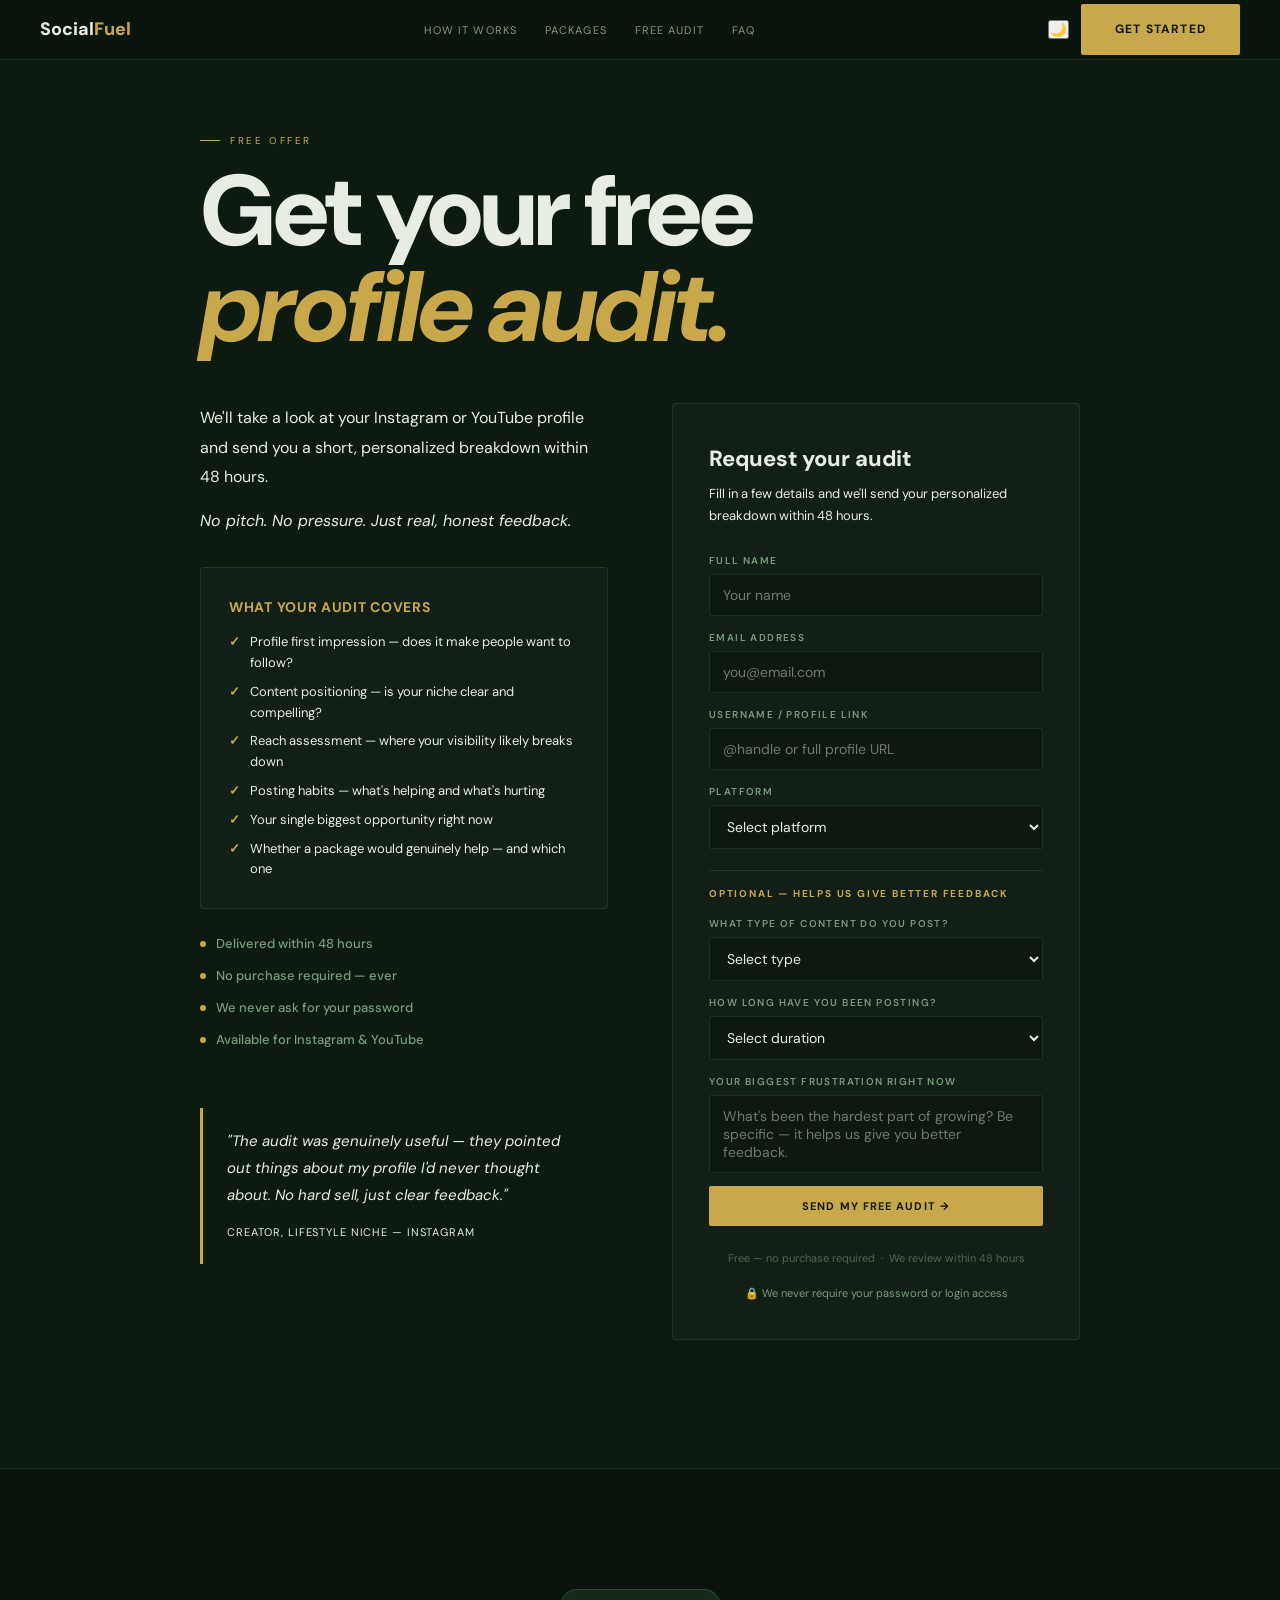
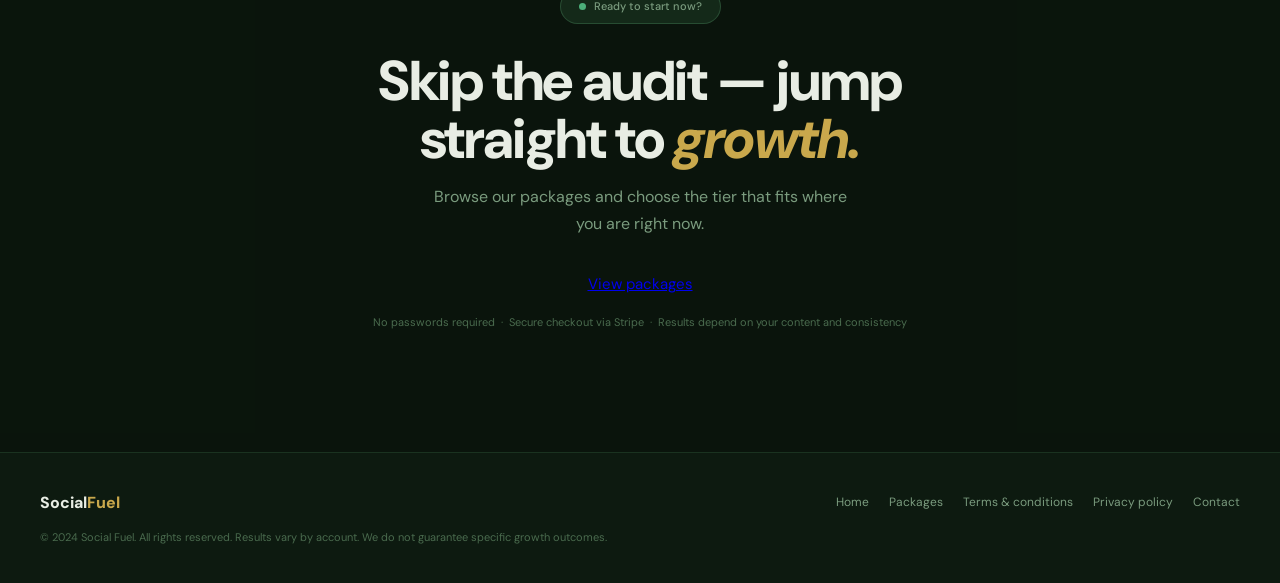
==== audit.html @ 2e7ac8e6 "Add files via upload" ====
<!DOCTYPE html>
<html lang="en">
<head>
  <meta charset="UTF-8" />
  <meta name="viewport" content="width=device-width, initial-scale=1.0" />
  <meta name="description" content="Get a free Instagram or YouTube profile audit from Social Fuel. No purchase required." />
  <title>Free Audit — Social Fuel</title>
  <link rel="stylesheet" href="style.css" />
  <link rel="preconnect" href="https://fonts.googleapis.com" />
  <link href="https://fonts.googleapis.com/css2?family=DM+Sans:wght@400;500;600;700;800&display=swap" rel="stylesheet" />
  <style>
    body { font-family: 'DM Sans', -apple-system, BlinkMacSystemFont, sans-serif; }
    .audit-page { max-width: 960px; margin: 0 auto; padding: 72px 40px; }
    .audit-intro { display: grid; grid-template-columns: 1fr 1fr; gap: 64px; align-items: start; margin-bottom: 56px; }
    .audit-promise { background: var(--card); border: 1px solid var(--bdr); padding: 28px; border-radius: 4px; margin-top: 32px; transition: background 0.35s, border-color 0.35s; }
    .audit-promise h3 { font-size: 14px; font-weight: 700; color: var(--gold); margin-bottom: 12px; letter-spacing: 0.05em; }
    .audit-promise ul { list-style: none; display: flex; flex-direction: column; gap: 8px; }
    .audit-promise li { font-size: 13px; color: var(--gr); display: flex; gap: 10px; align-items: flex-start; line-height: 1.6; }
    .audit-promise li::before { content: '✓'; color: var(--gold); flex-shrink: 0; font-weight: 700; }
    .form-card { background: var(--card); border: 1px solid var(--bdr); padding: 36px; border-radius: 4px; transition: background 0.35s, border-color 0.35s; }
    .form-card h2 { font-size: 22px; font-weight: 800; margin-bottom: 4px; color: var(--w); transition: color 0.35s; }
    .form-card .sub { font-size: 13px; color: var(--gr); margin-top: 6px; margin-bottom: 24px; max-width: none; }
    .testimonial { background: var(--bg2); border-left: 3px solid var(--gold); padding: 20px 24px; margin-top: 56px; border-radius: 0 4px 4px 0; transition: background 0.35s; }
    .testimonial p { font-size: 15px; color: var(--gr); font-style: italic; line-height: 1.8; margin-bottom: 10px; }
    .testimonial small { font-size: 11px; color: var(--gr2); letter-spacing: 0.08em; text-transform: uppercase; }
    @media(max-width:768px){
      .audit-page { padding: 48px 18px; }
      .audit-intro { grid-template-columns: 1fr; gap: 36px; }
      .form-card { padding: 24px 18px; }
    }
  </style>
</head>
<body class="dk">

<nav>
  <a class="logo" href="index.html">Social<span>Fuel</span></a>
  <ul class="nav-links">
    <li><a href="index.html#how">How it works</a></li>
    <li><a href="packages.html">Packages</a></li>
    <li><a href="audit.html">Free audit</a></li>
    <li><a href="index.html#faq">FAQ</a></li>
  </ul>
  <div class="nav-right">
    <button class="toggle" onclick="SF.toggleTheme()" title="Toggle theme" aria-label="Toggle theme">
      <div class="toggle-knob" id="toggle-knob">🌙</div>
    </button>
    <a class="btn-gold nav-cta" href="packages.html">Get started</a>
    <button class="hamburger" onclick="toggleMenu()" aria-label="Open menu">
      <span></span><span></span><span></span>
    </button>
  </div>
</nav>

<div class="mobile-nav" id="mobile-nav">
  <a href="index.html#how">How it works</a>
  <a href="packages.html">Packages</a>
  <a href="audit.html">Free audit</a>
  <a href="index.html#faq">FAQ</a>
  <a href="packages.html">Get started →</a>
</div>

<div class="audit-page">
  <div class="tag" style="margin-bottom:14px">Free offer</div>
  <h1 class="h1" style="margin-bottom:48px">Get your free<br><em>profile audit.</em></h1>

  <div class="audit-intro">
    <!-- LEFT: WHAT YOU GET -->
    <div>
      <p style="color:var(--gr);font-size:16px;line-height:1.85;margin-bottom:14px">
        We'll take a look at your Instagram or YouTube profile and send you a short, personalized breakdown within 48 hours.
      </p>
      <p style="color:var(--gr);font-size:16px;line-height:1.85;margin-bottom:0;font-style:italic">
        No pitch. No pressure. Just real, honest feedback.
      </p>

      <div class="audit-promise">
        <h3>What your audit covers</h3>
        <ul>
          <li>Profile first impression — does it make people want to follow?</li>
          <li>Content positioning — is your niche clear and compelling?</li>
          <li>Reach assessment — where your visibility likely breaks down</li>
          <li>Posting habits — what's helping and what's hurting</li>
          <li>Your single biggest opportunity right now</li>
          <li>Whether a package would genuinely help — and which one</li>
        </ul>
      </div>

      <div class="audit-badges" style="margin-top:24px">
        <div class="audit-badge">Delivered within 48 hours</div>
        <div class="audit-badge">No purchase required — ever</div>
        <div class="audit-badge">We never ask for your password</div>
        <div class="audit-badge">Available for Instagram &amp; YouTube</div>
      </div>

      <div class="testimonial">
        <p>"The audit was genuinely useful — they pointed out things about my profile I'd never thought about. No hard sell, just clear feedback."</p>
        <small>Creator, lifestyle niche — Instagram</small>
      </div>
    </div>

    <!-- RIGHT: FORM -->
    <div>
      <div class="form-card" id="audit-form-card">
        <h2>Request your audit</h2>
        <p class="sub">Fill in a few details and we'll send your personalized breakdown within 48 hours.</p>

        <div id="audit-form-wrap" class="audit-form">
          <div class="form-field">
            <label>Full name</label>
            <input type="text" id="audit-name" placeholder="Your name" autocomplete="name" />
          </div>
          <div class="form-field">
            <label>Email address</label>
            <input type="email" id="audit-email" placeholder="you@email.com" autocomplete="email" />
          </div>
          <div class="form-field">
            <label>Username / profile link</label>
            <input type="text" id="audit-user" placeholder="@handle or full profile URL" />
          </div>
          <div class="form-field">
            <label>Platform</label>
            <select id="audit-platform">
              <option value="">Select platform</option>
              <option>Instagram</option>
              <option>YouTube</option>
            </select>
          </div>

          <div class="form-section-label" style="margin-top:8px">Optional — helps us give better feedback</div>

          <div class="form-field">
            <label>What type of content do you post?</label>
            <select>
              <option value="">Select type</option>
              <option>Reels / Shorts</option>
              <option>Talking / Educational</option>
              <option>Lifestyle / Daily</option>
              <option>Fashion / Beauty</option>
              <option>Comedy / Entertainment</option>
              <option>Other</option>
            </select>
          </div>
          <div class="form-field">
            <label>How long have you been posting?</label>
            <select>
              <option value="">Select duration</option>
              <option>Less than 1 month</option>
              <option>1–3 months</option>
              <option>3–6 months</option>
              <option>6–12 months</option>
              <option>More than 1 year</option>
            </select>
          </div>
          <div class="form-field">
            <label>Your biggest frustration right now</label>
            <textarea id="audit-frustration" rows="3" placeholder="What's been the hardest part of growing? Be specific — it helps us give you better feedback."></textarea>
          </div>

          <button class="form-submit" onclick="submitAudit()">Send my free audit →</button>
          <p class="form-note" style="margin-top:10px">Free — no purchase required &nbsp;·&nbsp; We review within 48 hours</p>
          <p class="form-safe">🔒 We never require your password or login access</p>
        </div>

        <div id="audit-thanks" class="thankyou" style="display:none">
          <div class="thankyou-icon">✓</div>
          <h3>You're on the list.</h3>
          <p>We'll review your profile and send your personalized audit within 48 hours.</p>
          <p style="margin-top:12px">While you wait — keep posting. Consistency is the single biggest factor in your results.</p>
          <p style="margin-top:16px;font-size:11px;color:var(--gr2)">Questions? hello@socialfuel.com</p>
          <a class="btn-gold" href="packages.html" style="display:inline-block;margin-top:24px">View packages →</a>
        </div>
      </div>
    </div>
  </div>
</div>

<div class="sep"></div>

<section id="cta">
  <div class="scarcity-badge"><span class="pulse-dot"></span>Ready to start now?</div>
  <h2 class="cta-h2">Skip the audit — jump straight to <em>growth.</em></h2>
  <div class="cta-sub">Browse our packages and choose the tier that fits where you are right now.</div>
  <div class="cta-btns">
    <a class="btn-inverse" href="packages.html">View packages</a>
  </div>
  <div class="cta-fine">No passwords required &nbsp;·&nbsp; Secure checkout via Stripe &nbsp;·&nbsp; Results depend on your content and consistency</div>
</section>

<footer>
  <div class="footer-row">
    <a class="footer-logo" href="index.html">Social<span>Fuel</span></a>
    <div class="footer-links">
      <a href="index.html">Home</a>
      <a href="packages.html">Packages</a>
      <a onclick="openLegal('terms')">Terms &amp; conditions</a>
      <a onclick="openLegal('privacy')">Privacy policy</a>
      <a onclick="openLegal('contact')">Contact</a>
    </div>
  </div>
  <small>© 2024 Social Fuel. All rights reserved. Results vary by account. We do not guarantee specific growth outcomes.</small>
</footer>

<div class="modal-overlay" id="modal-overlay">
  <div class="modal-box">
    <button class="modal-close" onclick="closeModal()">×</button>
    <h2 id="modal-title"></h2>
    <div id="modal-body"></div>
  </div>
</div>

<script src="main.js"></script>
</body>
</html>
---- style.css ----
/* ============================================================
   SOCIAL FUEL — Tropical Green Theme
   Inspired by deep monstera leaf wallpaper
   ============================================================ */

*, *::before, *::after { box-sizing: border-box; margin: 0; padding: 0; }
html { scroll-behavior: smooth; }

/* ── PALETTE ──
   Deep forest: #0d1a10  (darkest bg)
   Dark green:  #111e14  (nav, cards)
   Mid green:   #162b1c  (sections)
   Leaf:        #1e3d27  (highlights)
   Bright:      #2a5235  (borders, accents)
   Highlight:   #3a6b47  (hover states)
   Gold:        #c9a84c  (primary accent)
   Off-white:   #e8ede4  (headings)
   Muted:       #8aab8e  (body text)
   Faint:       #4a6b4e  (very subtle)
*/

:root {
  --forest:  #0d1a10;
  --deep:    #111e14;
  --mid:     #162b1c;
  --leaf:    #1e3d27;
  --bright:  #2a5235;
  --hi:      #3a6b47;
  --gold:    #c9a84c;
  --white:   #e8ede4;
  --off:     #c8d4c4;
  --muted:   #7a9b7e;
  --faint:   #4a6b4e;
  --bdr:     rgba(58,107,71,0.30);
  --bdr2:    rgba(58,107,71,0.55);
  --inputbg: #0c1810;
  --hover:   #1a3020;
  --card:    #121f16;
  --card2:   #172519;
}

body {
  background: var(--forest);
  color: var(--white);
  font-family: 'DM Sans', -apple-system, BlinkMacSystemFont, 'Segoe UI', system-ui, sans-serif;
  font-size: 15px;
  line-height: 1.7;
  overflow-x: hidden;
}

/* ── TYPOGRAPHY ── */
.tag {
  font-size: 10px; letter-spacing: 0.26em; text-transform: uppercase;
  color: var(--gold); display: flex; align-items: center; gap: 10px; margin-bottom: 16px;
}
.tag::before { content: ''; width: 20px; height: 1px; background: var(--gold); }

.h1 {
  font-size: clamp(44px, 9vw, 100px);
  font-weight: 800; line-height: 0.96; letter-spacing: -0.03em; color: var(--white);
}
.h2 {
  font-size: clamp(30px, 6vw, 58px);
  font-weight: 800; line-height: 1.05; letter-spacing: -0.025em; color: var(--white);
}
.h2 em, .h1 em { font-style: italic; color: var(--gold); }
.sub { color: var(--off); font-size: 16px; line-height: 1.8; max-width: 520px; margin-top: 18px; }

/* ── LAYOUT ── */
section { padding: 88px 40px; }
.sep { height: 1px; background: var(--bdr); }

/* ── BUTTONS ── */
.btn-gold {
  background: var(--gold); color: #0d1a10; border: none;
  padding: 15px 34px; font-size: 12px; font-weight: 700;
  letter-spacing: 0.1em; text-transform: uppercase; cursor: pointer;
  border-radius: 2px; transition: background 0.2s, transform 0.2s;
  font-family: inherit; display: inline-block; text-decoration: none;
}
.btn-gold:hover { background: var(--white); transform: translateY(-1px); }

.btn-outline {
  background: transparent; border: 1.5px solid var(--bdr2); color: var(--muted);
  padding: 15px 28px; font-size: 12px; font-weight: 600;
  letter-spacing: 0.1em; text-transform: uppercase; cursor: pointer;
  border-radius: 2px; transition: all 0.2s; font-family: inherit;
}
.btn-outline:hover { border-color: var(--gold); color: var(--white); }

/* ── NAV ── */
nav {
  background: rgba(11,22,13,0.94);
  backdrop-filter: blur(14px);
  -webkit-backdrop-filter: blur(14px);
  border-bottom: 1px solid var(--bdr);
  padding: 0 40px; height: 60px;
  display: flex; align-items: center; justify-content: space-between;
  position: sticky; top: 0; z-index: 100;
}
.logo { font-size: 18px; font-weight: 800; color: var(--white); text-decoration: none; flex-shrink: 0; }
.logo span { color: var(--gold); }
.nav-links { display: flex; gap: 4px; list-style: none; }
.nav-links a {
  color: var(--muted); text-decoration: none; font-size: 11px;
  letter-spacing: 0.1em; text-transform: uppercase; cursor: pointer;
  padding: 6px 12px; border-radius: 3px; transition: color 0.2s, background 0.2s;
}
.nav-links a:hover { color: var(--white); background: var(--hover); }
.nav-right { display: flex; align-items: center; gap: 12px; }
.nav-cta { display: inline-block; }

/* Hamburger */
.hamburger { display: none; flex-direction: column; gap: 5px; cursor: pointer; padding: 4px; background: none; border: none; }
.hamburger span { width: 22px; height: 2px; background: var(--white); display: block; border-radius: 1px; }

/* Mobile nav */
.mobile-nav {
  display: none; background: var(--deep); border-bottom: 1px solid var(--bdr);
  padding: 8px 20px 16px; flex-direction: column; gap: 0;
}
.mobile-nav a {
  color: var(--muted); text-decoration: none; font-size: 14px;
  letter-spacing: 0.07em; text-transform: uppercase; cursor: pointer;
  padding: 12px 0; border-bottom: 1px solid var(--bdr); display: block;
  font-weight: 500; transition: color 0.2s;
}
.mobile-nav a:hover { color: var(--white); }
.mobile-nav a:last-child { border: none; color: var(--gold); font-weight: 700; }
.mobile-nav.open { display: flex; }

/* ── HERO ── */
#hero {
  min-height: 94vh;
  display: flex; flex-direction: column; justify-content: flex-end;
  padding-bottom: 80px;
  position: relative; overflow: hidden;
}
.hero-bg {
  position: absolute; inset: 0;
  background-image: url('bg.jpg');
  background-size: cover; background-position: center;
  opacity: 0.25;
  filter: saturate(0.65) brightness(0.55);
}
.hero-overlay {
  position: absolute; inset: 0;
  background: linear-gradient(
    140deg,
    rgba(13,26,16,0.97) 0%,
    rgba(13,26,16,0.82) 55%,
    rgba(13,26,16,0.55) 100%
  );
}
.hero-content { position: relative; z-index: 1; }
.hero-btns { display: flex; gap: 12px; margin-top: 28px; flex-wrap: wrap; }
.hero-fine { font-size: 11px; color: var(--faint); margin-top: 16px; line-height: 1.7; }
.hero-ring { position: absolute; border-radius: 50%; border: 1px solid rgba(58,107,71,0.14); pointer-events: none; z-index: 0; }
.ring-1 { width: 600px; height: 600px; top: -200px; right: -100px; }
.ring-2 { width: 380px; height: 380px; top: -60px; right: 50px; }

/* ── PROBLEM ── */
#problem { background: var(--forest); }
.prob-grid { display: grid; grid-template-columns: 1fr 1fr; gap: 64px; margin-top: 52px; align-items: start; }
.prob-left p { color: var(--off); font-size: 16px; line-height: 1.85; margin-bottom: 14px; }
.prob-left p strong { color: var(--white); font-weight: 600; }
.prob-quotes { margin-top: 24px; display: flex; flex-direction: column; gap: 6px; }
.prob-quotes p { font-style: italic; color: rgba(200,212,196,0.28); font-size: 19px; }
.prob-right { border-left: 1.5px solid var(--bdr); padding-left: 52px; }
.prob-truth { font-size: clamp(18px,2.4vw,28px); font-weight: 700; line-height: 1.35; margin-bottom: 14px; color: var(--white); }
.prob-truth em { color: var(--gold); font-style: italic; }
.prob-right p { color: var(--off); font-size: 15px; line-height: 1.85; margin-bottom: 12px; }

/* ── HOW ── */
#how { background: var(--deep); }
.steps-grid {
  display: grid; grid-template-columns: repeat(4,1fr);
  gap: 1px; background: var(--bdr); border: 1px solid var(--bdr); margin-top: 48px;
}
.step { background: var(--deep); padding: 36px 24px; transition: background 0.2s; }
.step:hover { background: var(--hover); }
.step-num { font-size: 44px; font-weight: 900; line-height: 1; margin-bottom: 16px; color: transparent; -webkit-text-stroke: 1.5px var(--gold); }
.step h3 { font-size: 14px; font-weight: 700; margin-bottom: 6px; color: var(--white); }
.step p { font-size: 13px; color: var(--muted); line-height: 1.7; }

/* ── WHO ── */
#who { background: var(--forest); }
.who-grid {
  display: grid; grid-template-columns: repeat(3,1fr);
  gap: 1px; background: var(--bdr); border: 1px solid var(--bdr); margin-top: 48px;
}
.who-card { background: var(--forest); padding: 36px 28px; transition: background 0.2s; }
.who-card:hover { background: var(--hover); }
.who-icon { width: 38px; height: 38px; border: 1.5px solid var(--bdr2); border-radius: 50%; display: flex; align-items: center; justify-content: center; font-size: 14px; color: var(--gold); margin-bottom: 18px; }
.who-card h3 { font-size: 16px; font-weight: 700; margin-bottom: 8px; color: var(--white); }
.who-card p { font-size: 13px; color: var(--muted); line-height: 1.75; }

/* ── PACKAGES ── */
#packages { background: var(--deep); }
.platform-tabs { display: flex; gap: 1px; border: 1.5px solid var(--bdr2); width: fit-content; margin: 28px 0 18px; border-radius: 2px; overflow: hidden; }
.ptab { padding: 10px 28px; font-size: 11px; letter-spacing: 0.1em; text-transform: uppercase; cursor: pointer; border: none; background: transparent; color: var(--muted); font-family: inherit; font-weight: 600; transition: all 0.2s; }
.ptab.active { background: var(--gold); color: #0d1a10; }
.pkg-grid { display: grid; grid-template-columns: repeat(4, minmax(0,1fr)); gap: 1px; background: var(--bdr); border: 1px solid var(--bdr); }
.pkg-grid.yt { grid-template-columns: repeat(3, minmax(0,1fr)); }
.pkg-card { background: var(--deep); padding: 28px 22px; position: relative; display: flex; flex-direction: column; transition: background 0.2s; }
.pkg-card:hover { background: var(--hover); }
.pkg-card.popular { background: var(--card); }
.pkg-badge { position: absolute; top: 0; left: 50%; transform: translateX(-50%); background: var(--gold); color: #0d1a10; font-size: 9px; letter-spacing: 0.15em; text-transform: uppercase; padding: 4px 14px; font-weight: 700; white-space: nowrap; }
.pkg-tier { font-size: 9px; letter-spacing: 0.2em; text-transform: uppercase; color: var(--gold); margin: 8px 0 7px; }
.pkg-name { font-size: 18px; font-weight: 800; color: var(--white); margin-bottom: 4px; }
.pkg-who { font-size: 11px; color: var(--muted); margin-bottom: 14px; line-height: 1.55; }
.pkg-price { font-size: 28px; font-weight: 900; color: var(--white); }
.pkg-orig { font-size: 10px; color: var(--faint); text-decoration: line-through; min-height: 14px; margin-bottom: 12px; }
.pkg-divider { height: 1px; background: var(--bdr); margin-bottom: 12px; }
.pkg-features { list-style: none; flex: 1; }
.pkg-features li { font-size: 12px; color: var(--muted); padding: 5px 0; border-bottom: 1px solid var(--bdr); display: flex; gap: 8px; line-height: 1.5; }
.pkg-features li::before { content: '—'; color: var(--gold); flex-shrink: 0; }
.pkg-cta { display: block; text-align: center; margin-top: 16px; padding: 12px; border: 1.5px solid var(--bdr2); font-size: 11px; font-weight: 700; letter-spacing: 0.1em; text-transform: uppercase; color: var(--white); cursor: pointer; background: transparent; transition: all 0.2s; border-radius: 2px; width: 100%; font-family: inherit; }
.pkg-cta:hover { background: var(--gold); color: #0d1a10; border-color: var(--gold); }
.pkg-card.popular .pkg-cta { background: var(--gold); color: #0d1a10; border-color: var(--gold); }
.pkg-card.popular .pkg-cta:hover { background: var(--white); color: var(--forest); border-color: var(--white); }
.pkg-disclaimer { margin-top: 16px; padding: 14px 18px; border: 1px solid var(--bdr); font-size: 12px; color: var(--muted); line-height: 1.7; border-radius: 2px; }
.pkg-disclaimer strong { color: var(--off); }

/* ── AFTER ── */
#after { background: var(--forest); }
.after-grid { display: grid; grid-template-columns: 1fr 1fr; gap: 1px; background: var(--bdr); border: 1px solid var(--bdr); margin-top: 48px; }
.after-step { background: var(--forest); padding: 36px; display: flex; gap: 20px; align-items: flex-start; }
.after-num { font-size: 40px; font-weight: 900; color: var(--gold); line-height: 1; flex-shrink: 0; }
.after-step h3 { font-size: 14px; font-weight: 700; margin-bottom: 6px; color: var(--white); }
.after-step p { font-size: 13px; color: var(--muted); line-height: 1.75; }

/* ── AUDIT ── */
#audit { background: var(--mid); }
.audit-box { margin-top: 48px; border: 1px solid var(--bdr); background: var(--deep); display: grid; grid-template-columns: 1fr 1fr; gap: 52px; padding: 52px; border-radius: 3px; }
.audit-left p { color: var(--off); font-size: 15px; line-height: 1.85; margin-bottom: 12px; }
.audit-badges { margin-top: 22px; display: flex; flex-direction: column; gap: 10px; }
.audit-badge { display: flex; align-items: center; gap: 10px; font-size: 13px; color: var(--muted); font-weight: 500; }
.audit-badge::before { content: ''; width: 6px; height: 6px; border-radius: 50%; background: var(--gold); flex-shrink: 0; }

/* FORMS */
.audit-form { display: flex; flex-direction: column; gap: 13px; }
.form-field { display: flex; flex-direction: column; gap: 5px; }
.form-field label { font-size: 10px; letter-spacing: 0.14em; text-transform: uppercase; color: var(--muted); font-weight: 600; }
.form-field input, .form-field select, .form-field textarea { background: var(--inputbg); border: 1.5px solid var(--bdr); color: var(--white); padding: 11px 13px; font-size: 14px; font-family: inherit; outline: none; border-radius: 2px; width: 100%; transition: border-color 0.2s; }
.form-field input:focus, .form-field select:focus, .form-field textarea:focus { border-color: var(--gold); }
.form-field select option { background: var(--forest); color: var(--white); }
.form-field textarea { resize: none; }
.form-row { display: grid; grid-template-columns: 1fr 1fr; gap: 10px; }
.form-submit { background: var(--gold); color: #0d1a10; border: none; padding: 13px; font-size: 11px; font-weight: 700; letter-spacing: 0.1em; text-transform: uppercase; cursor: pointer; border-radius: 2px; font-family: inherit; width: 100%; transition: background 0.2s; }
.form-submit:hover { background: var(--white); }
.form-note { font-size: 11px; color: var(--faint); text-align: center; }
.form-safe { font-size: 11px; color: var(--muted); text-align: center; margin-top: 4px; }
.form-section-label { font-size: 10px; letter-spacing: 0.18em; text-transform: uppercase; color: var(--gold); padding-top: 14px; border-top: 1px solid var(--bdr); font-weight: 700; }
.modal-sub { font-size: 13px; color: var(--muted); margin-bottom: 24px; }

/* Thank you */
.thankyou { text-align: center; padding: 28px 0; }
.thankyou-icon { font-size: 48px; color: var(--gold); margin-bottom: 12px; }
.thankyou h3 { font-size: 20px; font-weight: 800; color: var(--white); margin-bottom: 8px; }
.thankyou p { font-size: 13px; color: var(--muted); line-height: 1.75; }

/* ── ABOUT ── */
#about { background: var(--forest); }
.about-grid { display: grid; grid-template-columns: 1fr 1fr; gap: 60px; margin-top: 48px; align-items: start; }
.about-left p { color: var(--off); font-size: 15px; line-height: 1.9; margin-bottom: 14px; }
.about-left p strong { color: var(--white); font-weight: 600; }
.belief-list { margin-top: 24px; }
.belief { padding: 13px 0; border-bottom: 1px solid var(--bdr); display: flex; gap: 13px; align-items: flex-start; }
.belief-dot { width: 6px; height: 6px; border-radius: 50%; background: var(--gold); margin-top: 8px; flex-shrink: 0; }
.belief p { font-size: 13px; color: var(--muted); line-height: 1.7; }
.belief p strong { color: var(--white); }
.about-card { background: var(--card); border: 1px solid var(--bdr); padding: 38px; border-radius: 3px; }
.about-card h3 { font-size: 17px; font-weight: 700; margin-bottom: 24px; color: var(--white); }
.stat-grid { display: grid; grid-template-columns: 1fr 1fr; gap: 22px; }
.stat-val { font-size: 30px; font-weight: 900; color: var(--gold); line-height: 1; }
.stat-label { font-size: 10px; letter-spacing: 0.1em; text-transform: uppercase; color: var(--muted); margin-top: 4px; }

/* ── FAQ ── */
#faq { background: var(--deep); }
.faq-grid { display: grid; grid-template-columns: 1fr 1fr; gap: 1px; background: var(--bdr); border: 1px solid var(--bdr); margin-top: 48px; }
.faq-item { background: var(--deep); padding: 26px; cursor: pointer; transition: background 0.2s; }
.faq-item:hover { background: var(--hover); }
.faq-q { font-size: 13px; font-weight: 600; color: var(--white); display: flex; justify-content: space-between; gap: 12px; line-height: 1.4; }
.faq-arrow { color: var(--gold); transition: transform 0.25s; flex-shrink: 0; font-size: 20px; font-weight: 300; line-height: 1; }
.faq-a { font-size: 13px; color: var(--muted); line-height: 1.8; max-height: 0; overflow: hidden; transition: max-height 0.3s ease, margin-top 0.3s; }
.faq-item.open .faq-a { max-height: 200px; margin-top: 12px; }
.faq-item.open .faq-arrow { transform: rotate(45deg); }

/* ── FINAL CTA ── */
#cta {
  text-align: center; padding: 120px 40px;
  position: relative; overflow: hidden;
  background-image: url('bg.jpg');
  background-size: cover; background-position: center 30%;
}
#cta::before {
  content: ''; position: absolute; inset: 0;
  background: rgba(10,20,12,0.88);
}
#cta > * { position: relative; z-index: 1; }
.scarcity-badge { display: inline-flex; align-items: center; gap: 8px; background: rgba(42,82,53,0.35); border: 1px solid var(--bdr2); padding: 7px 18px; border-radius: 100px; font-size: 11px; font-weight: 500; color: var(--muted); margin-bottom: 28px; }
.pulse-dot { width: 7px; height: 7px; border-radius: 50%; background: #4caf7a; animation: pulse 2s infinite; flex-shrink: 0; }
@keyframes pulse { 0%,100%{opacity:1} 50%{opacity:0.3} }
.cta-h2 { font-size: clamp(28px,6vw,56px); font-weight: 800; line-height: 1.05; letter-spacing: -0.025em; max-width: 640px; margin: 0 auto; color: var(--white); }
.cta-h2 em { color: var(--gold); font-style: italic; }
.cta-sub { font-size: 16px; color: var(--muted); max-width: 420px; margin: 14px auto 0; }
.cta-btns { display: flex; justify-content: center; gap: 12px; margin-top: 34px; flex-wrap: wrap; }
.cta-fine { margin-top: 16px; font-size: 11px; color: var(--faint); line-height: 1.7; }
.cta-risk { display: inline-block; margin-top: 10px; font-size: 11px; color: var(--faint); border: 1px solid var(--bdr); padding: 5px 16px; border-radius: 100px; }

/* ── FOOTER ── */
footer { padding: 36px 40px; border-top: 1px solid var(--bdr); background: var(--forest); }
.footer-row { display: flex; justify-content: space-between; align-items: center; flex-wrap: wrap; gap: 16px; }
.footer-logo { font-size: 16px; font-weight: 800; color: var(--white); text-decoration: none; }
.footer-logo span { color: var(--gold); }
.footer-links { display: flex; gap: 20px; flex-wrap: wrap; }
.footer-links a { color: var(--muted); text-decoration: none; font-size: 12px; cursor: pointer; transition: color 0.2s; }
.footer-links a:hover { color: var(--white); }
footer small { font-size: 11px; color: var(--faint); display: block; margin-top: 12px; }

/* ── MODAL ── */
.modal-overlay { position: fixed; inset: 0; background: rgba(5,12,7,0.92); display: flex; align-items: center; justify-content: center; padding: 20px; z-index: 200; opacity: 0; pointer-events: none; transition: opacity 0.3s; }
.modal-overlay.open { opacity: 1; pointer-events: all; }
.modal-box { background: var(--card); border: 1px solid var(--bdr); width: 100%; max-width: 540px; padding: 40px; position: relative; border-radius: 3px; max-height: 90vh; overflow-y: auto; }
.modal-close { position: absolute; top: 12px; right: 16px; background: none; border: none; color: var(--muted); font-size: 24px; cursor: pointer; line-height: 1; font-family: inherit; padding: 4px; transition: color 0.2s; }
.modal-close:hover { color: var(--white); }
.modal-box h2 { font-size: 22px; font-weight: 800; margin-bottom: 4px; color: var(--white); }
.legal-body { font-size: 13px; color: var(--muted); line-height: 1.85; }
.legal-body h3 { font-size: 13px; color: var(--white); font-weight: 700; margin: 18px 0 5px; }
.legal-body h3:first-child { margin-top: 0; }

/* ── ANIMATIONS ── */
.fade-up { opacity: 0; transform: translateY(16px); transition: opacity 0.55s ease, transform 0.55s ease; }
.fade-up.visible { opacity: 1; transform: none; }

/* ── PAGE HERO ── */
.page-hero { padding: 80px 40px 60px; background: var(--forest); position: relative; overflow: hidden; }
.page-hero::before { content: ''; position: absolute; inset: 0; background-image: url('bg.jpg'); background-size: cover; background-position: center; opacity: 0.10; pointer-events: none; }
.page-hero > * { position: relative; z-index: 1; }
.page-hero p { color: var(--off); font-size: 16px; max-width: 520px; margin-top: 14px; line-height: 1.8; }

/* ── COMPARE TABLE ── */
.compare-row { display: grid; grid-template-columns: 200px 1fr 1fr 1fr 1fr; gap: 0; background: var(--bdr); border: 1px solid var(--bdr); margin-top: 32px; }
.compare-row.yt-row { grid-template-columns: 200px 1fr 1fr 1fr; }
.compare-cell { background: var(--deep); padding: 13px 15px; font-size: 12px; color: var(--muted); border-bottom: 1px solid var(--bdr); }
.compare-cell.head { font-weight: 700; color: var(--white); background: var(--mid); font-size: 12px; }
.compare-cell.label { color: var(--off); font-weight: 500; background: var(--forest); }
.compare-cell.check { text-align: center; color: var(--gold); font-size: 15px; }
.compare-cell.dash { text-align: center; color: var(--faint); }

/* AUDIT PAGE */
.audit-page { max-width: 1040px; margin: 0 auto; padding: 72px 40px; }
.audit-intro { display: grid; grid-template-columns: 1fr 1fr; gap: 64px; align-items: start; margin-bottom: 56px; }
.audit-promise { background: var(--card); border: 1px solid var(--bdr); padding: 28px; border-radius: 3px; margin-top: 32px; }
.audit-promise h3 { font-size: 12px; font-weight: 700; color: var(--gold); margin-bottom: 12px; letter-spacing: 0.08em; text-transform: uppercase; }
.audit-promise ul { list-style: none; display: flex; flex-direction: column; gap: 8px; }
.audit-promise li { font-size: 13px; color: var(--muted); display: flex; gap: 10px; align-items: flex-start; line-height: 1.6; }
.audit-promise li::before { content: '✓'; color: var(--gold); flex-shrink: 0; font-weight: 700; }
.form-card { background: var(--card); border: 1px solid var(--bdr); padding: 36px; border-radius: 3px; }
.form-card h2 { font-size: 22px; font-weight: 800; margin-bottom: 4px; color: var(--white); }
.form-card .sub { font-size: 13px; color: var(--muted); margin-top: 6px; margin-bottom: 24px; max-width: none; line-height: 1.7; }
.testimonial { background: var(--mid); border-left: 3px solid var(--gold); padding: 20px 24px; margin-top: 32px; border-radius: 0 3px 3px 0; }
.testimonial p { font-size: 14px; color: var(--off); font-style: italic; line-height: 1.8; margin-bottom: 10px; }
.testimonial small { font-size: 10px; color: var(--faint); letter-spacing: 0.08em; text-transform: uppercase; }

/* ── RESPONSIVE ── */
@media (max-width: 900px) {
  .pkg-grid { grid-template-columns: repeat(2, minmax(0,1fr)); }
  .pkg-grid.yt { grid-template-columns: repeat(2, minmax(0,1fr)); }
  .steps-grid { grid-template-columns: repeat(2,1fr); }
  .compare-row, .compare-row.yt-row { display: none; }
}
@media (max-width: 768px) {
  nav { padding: 0 18px; }
  .nav-links, .nav-cta { display: none; }
  .hamburger { display: flex; }
  section { padding: 60px 18px; }
  #hero { padding: 60px 18px 56px; min-height: 85vh; }
  #cta { padding: 80px 18px; }
  .prob-grid, .about-grid, .after-grid, .audit-box { grid-template-columns: 1fr; gap: 36px; }
  .prob-right { border-left: none; padding-left: 0; border-top: 1.5px solid var(--bdr); padding-top: 28px; }
  .steps-grid, .who-grid, .faq-grid { grid-template-columns: 1fr; }
  .pkg-grid, .pkg-grid.yt { grid-template-columns: 1fr; }
  .audit-box { padding: 28px; }
  .form-row { grid-template-columns: 1fr; }
  .hero-btns { flex-direction: column; align-items: stretch; }
  .btn-gold, .btn-outline { text-align: center; }
  .cta-btns { flex-direction: column; align-items: center; }
  .btn-gold { width: 100%; max-width: 300px; text-align: center; }
  .footer-row { flex-direction: column; align-items: flex-start; }
  .modal-box { padding: 28px 18px; }
  .stat-grid { grid-template-columns: 1fr 1fr; }
  .audit-page { padding: 48px 18px; }
  .audit-intro { grid-template-columns: 1fr; gap: 36px; }
  .form-card { padding: 24px 18px; }
  .page-hero { padding: 56px 18px 40px; }
}
@media (max-width: 480px) {
  .platform-tabs { width: 100%; }
  .ptab { flex: 1; text-align: center; padding: 10px 14px; }
}
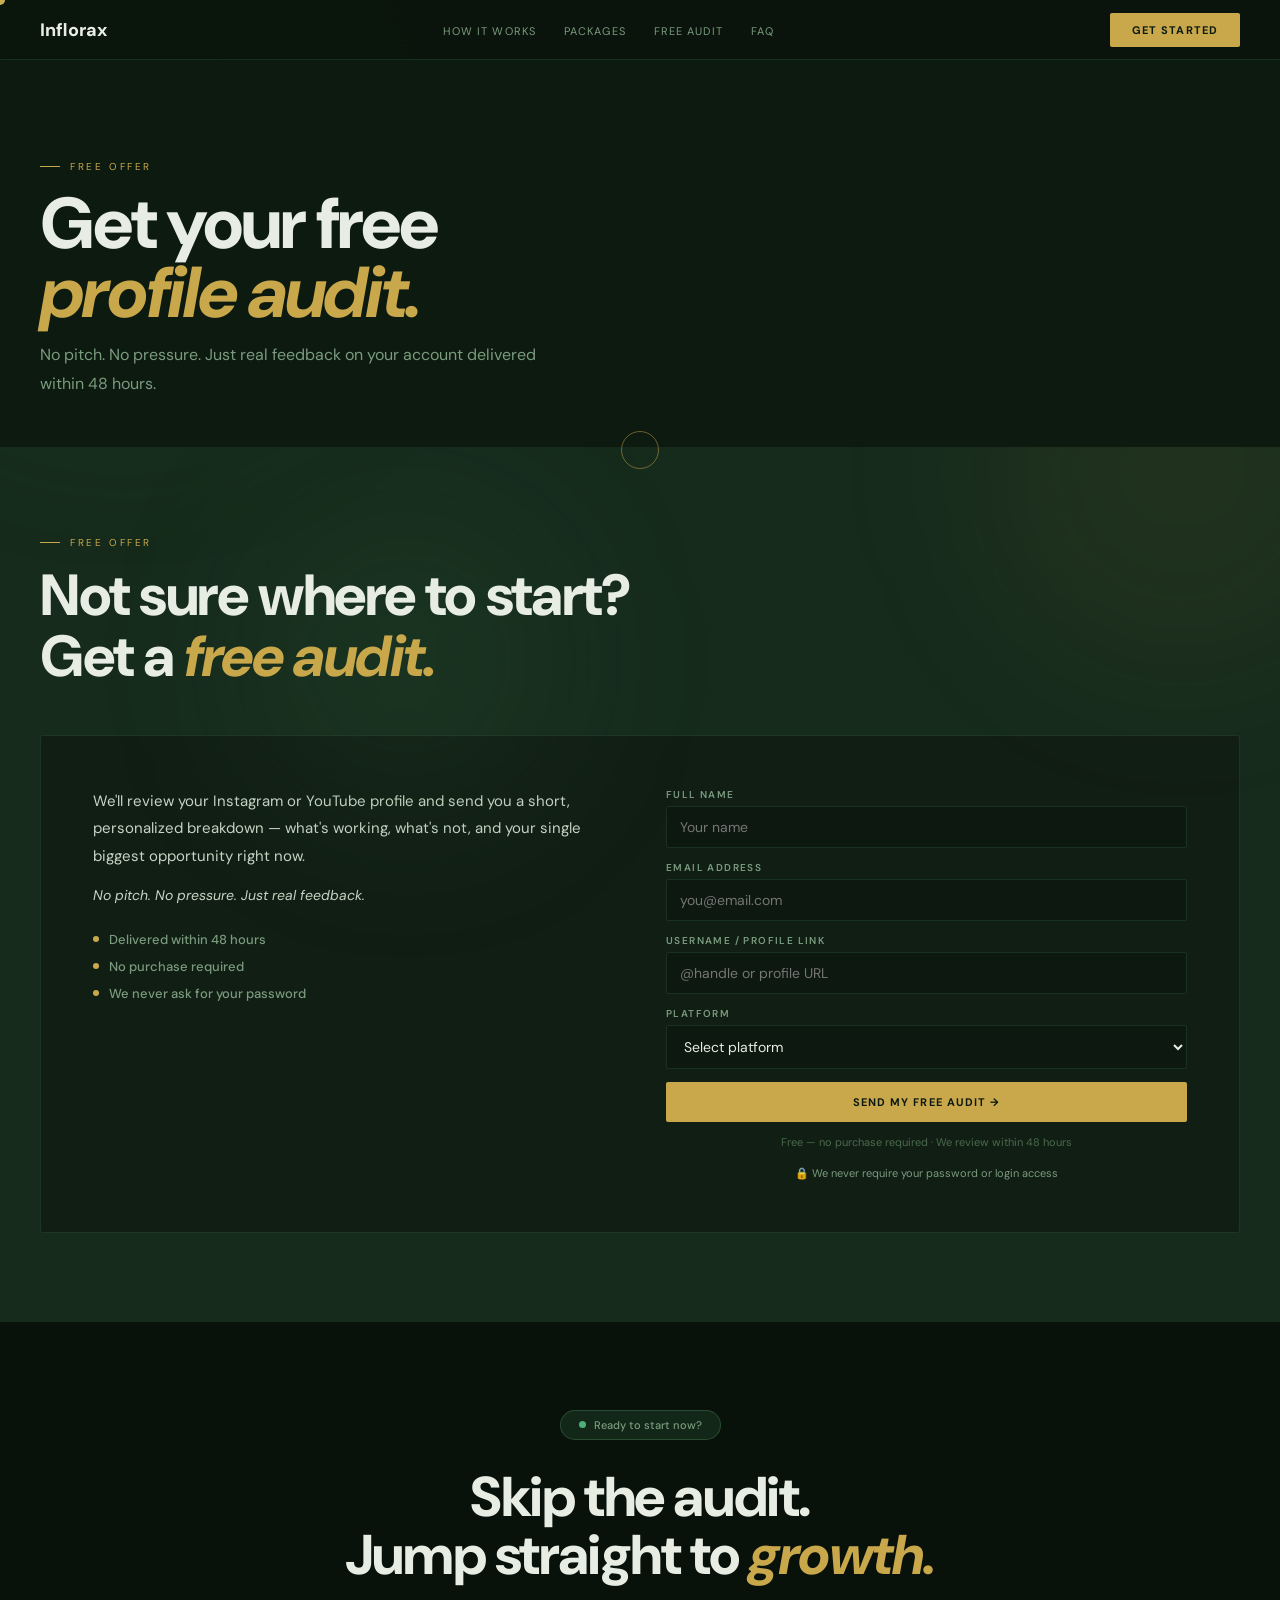
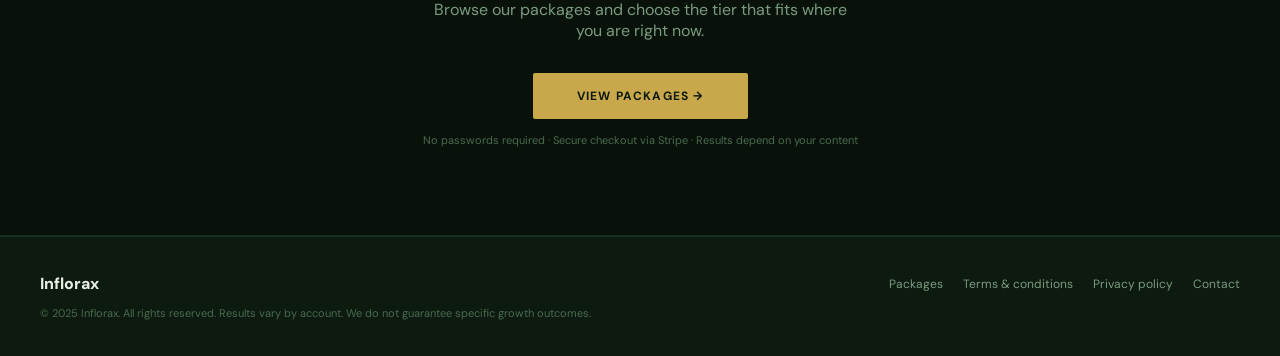
==== commit ea0c933f: "Update audit page branding and content" ====
--- a/audit.html
+++ b/audit.html
@@ -1,213 +1,113 @@
 <!DOCTYPE html>
 <html lang="en">
 <head>
-  <meta charset="UTF-8" />
-  <meta name="viewport" content="width=device-width, initial-scale=1.0" />
-  <meta name="description" content="Get a free Instagram or YouTube profile audit from Social Fuel. No purchase required." />
-  <title>Free Audit — Social Fuel</title>
-  <link rel="stylesheet" href="style.css" />
-  <link rel="preconnect" href="https://fonts.googleapis.com" />
-  <link href="https://fonts.googleapis.com/css2?family=DM+Sans:wght@400;500;600;700;800&display=swap" rel="stylesheet" />
-  <style>
-    body { font-family: 'DM Sans', -apple-system, BlinkMacSystemFont, sans-serif; }
-    .audit-page { max-width: 960px; margin: 0 auto; padding: 72px 40px; }
-    .audit-intro { display: grid; grid-template-columns: 1fr 1fr; gap: 64px; align-items: start; margin-bottom: 56px; }
-    .audit-promise { background: var(--card); border: 1px solid var(--bdr); padding: 28px; border-radius: 4px; margin-top: 32px; transition: background 0.35s, border-color 0.35s; }
-    .audit-promise h3 { font-size: 14px; font-weight: 700; color: var(--gold); margin-bottom: 12px; letter-spacing: 0.05em; }
-    .audit-promise ul { list-style: none; display: flex; flex-direction: column; gap: 8px; }
-    .audit-promise li { font-size: 13px; color: var(--gr); display: flex; gap: 10px; align-items: flex-start; line-height: 1.6; }
-    .audit-promise li::before { content: '✓'; color: var(--gold); flex-shrink: 0; font-weight: 700; }
-    .form-card { background: var(--card); border: 1px solid var(--bdr); padding: 36px; border-radius: 4px; transition: background 0.35s, border-color 0.35s; }
-    .form-card h2 { font-size: 22px; font-weight: 800; margin-bottom: 4px; color: var(--w); transition: color 0.35s; }
-    .form-card .sub { font-size: 13px; color: var(--gr); margin-top: 6px; margin-bottom: 24px; max-width: none; }
-    .testimonial { background: var(--bg2); border-left: 3px solid var(--gold); padding: 20px 24px; margin-top: 56px; border-radius: 0 4px 4px 0; transition: background 0.35s; }
-    .testimonial p { font-size: 15px; color: var(--gr); font-style: italic; line-height: 1.8; margin-bottom: 10px; }
-    .testimonial small { font-size: 11px; color: var(--gr2); letter-spacing: 0.08em; text-transform: uppercase; }
-    @media(max-width:768px){
-      .audit-page { padding: 48px 18px; }
-      .audit-intro { grid-template-columns: 1fr; gap: 36px; }
-      .form-card { padding: 24px 18px; }
-    }
-  </style>
+<meta charset="UTF-8"/>
+<meta name="viewport" content="width=device-width,initial-scale=1.0"/>
+<meta name="description" content="Get a free Instagram or YouTube profile audit from Inflorax. No purchase required. Delivered within 48 hours."/>
+<title>Free Audit — Inflorax</title>
+<link rel="preconnect" href="https://fonts.googleapis.com"/>
+<link href="https://fonts.googleapis.com/css2?family=DM+Sans:wght@300;400;500;700;800;900&family=Playfair+Display:ital,wght@0,700;0,900;1,700;1,900&display=swap" rel="stylesheet"/>
+<link rel="stylesheet" href="style.css"/>
 </head>
-<body class="dk">
-
+<body>
+<div id="cursor"></div>
+<div id="cursor-ring"></div>
+<div id="scroll-prog"></div>
+<div class="orb orb1"></div>
+<div class="orb orb2"></div>
+<div class="orb orb3"></div>
 <nav>
-  <a class="logo" href="index.html">Social<span>Fuel</span></a>
-  <ul class="nav-links">
+  <a class="logo" href="index.html">Inflorax</a>
+  <ul class="nl">
     <li><a href="index.html#how">How it works</a></li>
     <li><a href="packages.html">Packages</a></li>
     <li><a href="audit.html">Free audit</a></li>
-    <li><a href="index.html#faq">FAQ</a></li>
+    <li><a href="index.html#faqsec">FAQ</a></li>
   </ul>
-  <div class="nav-right">
-    <button class="toggle" onclick="SF.toggleTheme()" title="Toggle theme" aria-label="Toggle theme">
-      <div class="toggle-knob" id="toggle-knob">🌙</div>
-    </button>
-    <a class="btn-gold nav-cta" href="packages.html">Get started</a>
-    <button class="hamburger" onclick="toggleMenu()" aria-label="Open menu">
-      <span></span><span></span><span></span>
-    </button>
+  <div class="nr">
+    <button class="bg nbtn" onclick="window.location.href='packages.html'">Get started</button>
+    <button class="hm" onclick="tmenu()" aria-label="Menu"><span></span><span></span><span></span></button>
   </div>
 </nav>
-
-<div class="mobile-nav" id="mobile-nav">
-  <a href="index.html#how">How it works</a>
-  <a href="packages.html">Packages</a>
-  <a href="audit.html">Free audit</a>
-  <a href="index.html#faq">FAQ</a>
-  <a href="packages.html">Get started →</a>
+<div class="mn" id="mn">
+  <a href="index.html#how" onclick="cmenu()">How it works</a>
+  <a href="packages.html" onclick="cmenu()">Packages</a>
+  <a href="audit.html" onclick="cmenu()">Free audit</a>
+  <a href="index.html#faqsec" onclick="cmenu()">FAQ</a>
+  <a href="packages.html" onclick="cmenu()" style="color:var(--g);font-weight:700;border-bottom:none">Get started →</a>
 </div>
 
-<div class="audit-page">
-  <div class="tag" style="margin-bottom:14px">Free offer</div>
-  <h1 class="h1" style="margin-bottom:48px">Get your free<br><em>profile audit.</em></h1>
+<!-- Page hero -->
+<div style="background:var(--f);padding:100px 40px 48px;position:relative;overflow:hidden">
+  <div class="shb" style="opacity:0.1"></div>
+  <div class="tag fu reveal">Free offer</div>
+  <h1 class="h1 fu reveal" style="font-size:clamp(38px,6vw,72px)">Get your free<br><em>profile audit.</em></h1>
+  <p class="sub" style="color:var(--mu);margin-top:14px">No pitch. No pressure. Just real feedback on your account delivered within 48 hours.</p>
+</div>
 
-  <div class="audit-intro">
-    <!-- LEFT: WHAT YOU GET -->
-    <div>
-      <p style="color:var(--gr);font-size:16px;line-height:1.85;margin-bottom:14px">
-        We'll take a look at your Instagram or YouTube profile and send you a short, personalized breakdown within 48 hours.
-      </p>
-      <p style="color:var(--gr);font-size:16px;line-height:1.85;margin-bottom:0;font-style:italic">
-        No pitch. No pressure. Just real, honest feedback.
-      </p>
+<div class="sp"></div>
 
-      <div class="audit-promise">
-        <h3>What your audit covers</h3>
-        <ul>
-          <li>Profile first impression — does it make people want to follow?</li>
-          <li>Content positioning — is your niche clear and compelling?</li>
-          <li>Reach assessment — where your visibility likely breaks down</li>
-          <li>Posting habits — what's helping and what's hurting</li>
-          <li>Your single biggest opportunity right now</li>
-          <li>Whether a package would genuinely help — and which one</li>
-        </ul>
+<div id="audit" style="background:var(--m);padding:88px 40px">
+    <div class="tag fu reveal">Free offer</div>
+    <h2 class="h2 fu reveal">Not sure where to start?<br>Get a <em>free audit.</em></h2>
+    <div class="audit-box fu">
+      <div class="audit-left">
+        <p>We'll review your Instagram or YouTube profile and send you a short, personalized breakdown — what's working, what's not, and your single biggest opportunity right now.</p>
+        <p style="font-style:italic;font-size:14px;margin-bottom:0">No pitch. No pressure. Just real feedback.</p>
+        <div class="audit-badges" style="margin-top:22px">
+          <div class="audit-badge">Delivered within 48 hours</div>
+          <div class="audit-badge">No purchase required</div>
+          <div class="audit-badge">We never ask for your password</div>
+        </div>
       </div>
-
-      <div class="audit-badges" style="margin-top:24px">
-        <div class="audit-badge">Delivered within 48 hours</div>
-        <div class="audit-badge">No purchase required — ever</div>
-        <div class="audit-badge">We never ask for your password</div>
-        <div class="audit-badge">Available for Instagram &amp; YouTube</div>
-      </div>
-
-      <div class="testimonial">
-        <p>"The audit was genuinely useful — they pointed out things about my profile I'd never thought about. No hard sell, just clear feedback."</p>
-        <small>Creator, lifestyle niche — Instagram</small>
-      </div>
-    </div>
-
-    <!-- RIGHT: FORM -->
-    <div>
-      <div class="form-card" id="audit-form-card">
-        <h2>Request your audit</h2>
-        <p class="sub">Fill in a few details and we'll send your personalized breakdown within 48 hours.</p>
-
+      <div>
         <div id="audit-form-wrap" class="audit-form">
-          <div class="form-field">
-            <label>Full name</label>
-            <input type="text" id="audit-name" placeholder="Your name" autocomplete="name" />
-          </div>
-          <div class="form-field">
-            <label>Email address</label>
-            <input type="email" id="audit-email" placeholder="you@email.com" autocomplete="email" />
-          </div>
-          <div class="form-field">
-            <label>Username / profile link</label>
-            <input type="text" id="audit-user" placeholder="@handle or full profile URL" />
-          </div>
-          <div class="form-field">
-            <label>Platform</label>
-            <select id="audit-platform">
-              <option value="">Select platform</option>
-              <option>Instagram</option>
-              <option>YouTube</option>
-            </select>
-          </div>
-
-          <div class="form-section-label" style="margin-top:8px">Optional — helps us give better feedback</div>
-
-          <div class="form-field">
-            <label>What type of content do you post?</label>
-            <select>
-              <option value="">Select type</option>
-              <option>Reels / Shorts</option>
-              <option>Talking / Educational</option>
-              <option>Lifestyle / Daily</option>
-              <option>Fashion / Beauty</option>
-              <option>Comedy / Entertainment</option>
-              <option>Other</option>
-            </select>
-          </div>
-          <div class="form-field">
-            <label>How long have you been posting?</label>
-            <select>
-              <option value="">Select duration</option>
-              <option>Less than 1 month</option>
-              <option>1–3 months</option>
-              <option>3–6 months</option>
-              <option>6–12 months</option>
-              <option>More than 1 year</option>
-            </select>
-          </div>
-          <div class="form-field">
-            <label>Your biggest frustration right now</label>
-            <textarea id="audit-frustration" rows="3" placeholder="What's been the hardest part of growing? Be specific — it helps us give you better feedback."></textarea>
-          </div>
-
+          <div class="form-field"><label>Full name</label><input type="text" id="audit-name" placeholder="Your name"/></div>
+          <div class="form-field"><label>Email address</label><input type="email" id="audit-email" placeholder="you@email.com"/></div>
+          <div class="form-field"><label>Username / profile link</label><input type="text" id="audit-user" placeholder="@handle or profile URL"/></div>
+          <div class="form-field"><label>Platform</label><select id="audit-platform"><option value="">Select platform</option><option>Instagram</option><option>YouTube</option></select></div>
           <button class="form-submit" onclick="submitAudit()">Send my free audit →</button>
-          <p class="form-note" style="margin-top:10px">Free — no purchase required &nbsp;·&nbsp; We review within 48 hours</p>
+          <p class="form-note">Free — no purchase required · We review within 48 hours</p>
           <p class="form-safe">🔒 We never require your password or login access</p>
         </div>
-
         <div id="audit-thanks" class="thankyou" style="display:none">
           <div class="thankyou-icon">✓</div>
           <h3>You're on the list.</h3>
-          <p>We'll review your profile and send your personalized audit within 48 hours.</p>
-          <p style="margin-top:12px">While you wait — keep posting. Consistency is the single biggest factor in your results.</p>
-          <p style="margin-top:16px;font-size:11px;color:var(--gr2)">Questions? hello@socialfuel.com</p>
-          <a class="btn-gold" href="packages.html" style="display:inline-block;margin-top:24px">View packages →</a>
+          <p>We'll review your profile and send your audit within 48 hours.</p>
         </div>
       </div>
     </div>
   </div>
+
+<div class="sp"></div>
+
+<!-- CTA -->
+<div id="ctasec" style="text-align:center;padding:88px 40px;position:relative;overflow:hidden;background:var(--d)">
+  <div class="sb"><span class="pd2"></span>Ready to start now?</div>
+  <h2 class="ch2">Skip the audit.<br>Jump straight to <em>growth.</em></h2>
+  <div class="cs" style="font-size:16px;color:var(--mu);max-width:420px;margin:14px auto 0">Browse our packages and choose the tier that fits where you are right now.</div>
+  <div style="display:flex;justify-content:center;gap:12px;margin-top:32px;flex-wrap:wrap">
+    <a href="packages.html" class="bg" style="display:inline-block;padding:15px 44px;font-size:12px;text-decoration:none">View packages →</a>
+  </div>
+  <div style="margin-top:14px;font-size:11px;color:var(--fa)">No passwords required · Secure checkout via Stripe · Results depend on your content</div>
 </div>
 
-<div class="sep"></div>
-
-<section id="cta">
-  <div class="scarcity-badge"><span class="pulse-dot"></span>Ready to start now?</div>
-  <h2 class="cta-h2">Skip the audit — jump straight to <em>growth.</em></h2>
-  <div class="cta-sub">Browse our packages and choose the tier that fits where you are right now.</div>
-  <div class="cta-btns">
-    <a class="btn-inverse" href="packages.html">View packages</a>
-  </div>
-  <div class="cta-fine">No passwords required &nbsp;·&nbsp; Secure checkout via Stripe &nbsp;·&nbsp; Results depend on your content and consistency</div>
-</section>
+<div class="sp"></div>
 
 <footer>
-  <div class="footer-row">
-    <a class="footer-logo" href="index.html">Social<span>Fuel</span></a>
-    <div class="footer-links">
-      <a href="index.html">Home</a>
-      <a href="packages.html">Packages</a>
-      <a onclick="openLegal('terms')">Terms &amp; conditions</a>
-      <a onclick="openLegal('privacy')">Privacy policy</a>
-      <a onclick="openLegal('contact')">Contact</a>
+    <div class="fr">
+      <a class="fl" href="#sh">Inflorax</a>
+      <div class="fls">
+        <a href='packages.html'>Packages</a>
+        <a onclick="oL('terms')">Terms &amp; conditions</a>
+        <a onclick="oL('privacy')">Privacy policy</a>
+        <a onclick="oL('contact')">Contact</a>
+      </div>
     </div>
-  </div>
-  <small>© 2024 Social Fuel. All rights reserved. Results vary by account. We do not guarantee specific growth outcomes.</small>
-</footer>
+    <small>© 2025 Inflorax. All rights reserved. Results vary by account. We do not guarantee specific growth outcomes.</small>
+  </footer>
 
-<div class="modal-overlay" id="modal-overlay">
-  <div class="modal-box">
-    <button class="modal-close" onclick="closeModal()">×</button>
-    <h2 id="modal-title"></h2>
-    <div id="modal-body"></div>
-  </div>
-</div>
-
+<div class="mo" id="mo"><div class="mb"><button class="mc" onclick="cM()">×</button><h2 id="mt"></h2><div id="mb2"></div></div></div>
 <script src="main.js"></script>
 </body>
 </html>
--- a/style.css
+++ b/style.css
@@ -1,402 +1,896 @@
-/* ============================================================
-   SOCIAL FUEL — Tropical Green Theme
-   Inspired by deep monstera leaf wallpaper
-   ============================================================ */
-
-*, *::before, *::after { box-sizing: border-box; margin: 0; padding: 0; }
-html { scroll-behavior: smooth; }
-
-/* ── PALETTE ──
-   Deep forest: #0d1a10  (darkest bg)
-   Dark green:  #111e14  (nav, cards)
-   Mid green:   #162b1c  (sections)
-   Leaf:        #1e3d27  (highlights)
-   Bright:      #2a5235  (borders, accents)
-   Highlight:   #3a6b47  (hover states)
-   Gold:        #c9a84c  (primary accent)
-   Off-white:   #e8ede4  (headings)
-   Muted:       #8aab8e  (body text)
-   Faint:       #4a6b4e  (very subtle)
-*/
-
-:root {
-  --forest:  #0d1a10;
-  --deep:    #111e14;
-  --mid:     #162b1c;
-  --leaf:    #1e3d27;
-  --bright:  #2a5235;
-  --hi:      #3a6b47;
-  --gold:    #c9a84c;
-  --white:   #e8ede4;
-  --off:     #c8d4c4;
-  --muted:   #7a9b7e;
-  --faint:   #4a6b4e;
-  --bdr:     rgba(58,107,71,0.30);
-  --bdr2:    rgba(58,107,71,0.55);
-  --inputbg: #0c1810;
-  --hover:   #1a3020;
-  --card:    #121f16;
-  --card2:   #172519;
-}
-
-body {
-  background: var(--forest);
-  color: var(--white);
-  font-family: 'DM Sans', -apple-system, BlinkMacSystemFont, 'Segoe UI', system-ui, sans-serif;
-  font-size: 15px;
-  line-height: 1.7;
-  overflow-x: hidden;
-}
-
-/* ── TYPOGRAPHY ── */
-.tag {
-  font-size: 10px; letter-spacing: 0.26em; text-transform: uppercase;
-  color: var(--gold); display: flex; align-items: center; gap: 10px; margin-bottom: 16px;
-}
-.tag::before { content: ''; width: 20px; height: 1px; background: var(--gold); }
-
-.h1 {
-  font-size: clamp(44px, 9vw, 100px);
-  font-weight: 800; line-height: 0.96; letter-spacing: -0.03em; color: var(--white);
-}
-.h2 {
-  font-size: clamp(30px, 6vw, 58px);
-  font-weight: 800; line-height: 1.05; letter-spacing: -0.025em; color: var(--white);
-}
-.h2 em, .h1 em { font-style: italic; color: var(--gold); }
-.sub { color: var(--off); font-size: 16px; line-height: 1.8; max-width: 520px; margin-top: 18px; }
-
-/* ── LAYOUT ── */
-section { padding: 88px 40px; }
-.sep { height: 1px; background: var(--bdr); }
-
-/* ── BUTTONS ── */
-.btn-gold {
-  background: var(--gold); color: #0d1a10; border: none;
-  padding: 15px 34px; font-size: 12px; font-weight: 700;
-  letter-spacing: 0.1em; text-transform: uppercase; cursor: pointer;
-  border-radius: 2px; transition: background 0.2s, transform 0.2s;
-  font-family: inherit; display: inline-block; text-decoration: none;
-}
-.btn-gold:hover { background: var(--white); transform: translateY(-1px); }
-
-.btn-outline {
-  background: transparent; border: 1.5px solid var(--bdr2); color: var(--muted);
-  padding: 15px 28px; font-size: 12px; font-weight: 600;
-  letter-spacing: 0.1em; text-transform: uppercase; cursor: pointer;
-  border-radius: 2px; transition: all 0.2s; font-family: inherit;
-}
-.btn-outline:hover { border-color: var(--gold); color: var(--white); }
-
-/* ── NAV ── */
-nav {
-  background: rgba(11,22,13,0.94);
-  backdrop-filter: blur(14px);
-  -webkit-backdrop-filter: blur(14px);
-  border-bottom: 1px solid var(--bdr);
-  padding: 0 40px; height: 60px;
-  display: flex; align-items: center; justify-content: space-between;
-  position: sticky; top: 0; z-index: 100;
-}
-.logo { font-size: 18px; font-weight: 800; color: var(--white); text-decoration: none; flex-shrink: 0; }
-.logo span { color: var(--gold); }
-.nav-links { display: flex; gap: 4px; list-style: none; }
-.nav-links a {
-  color: var(--muted); text-decoration: none; font-size: 11px;
-  letter-spacing: 0.1em; text-transform: uppercase; cursor: pointer;
-  padding: 6px 12px; border-radius: 3px; transition: color 0.2s, background 0.2s;
-}
-.nav-links a:hover { color: var(--white); background: var(--hover); }
-.nav-right { display: flex; align-items: center; gap: 12px; }
-.nav-cta { display: inline-block; }
-
-/* Hamburger */
-.hamburger { display: none; flex-direction: column; gap: 5px; cursor: pointer; padding: 4px; background: none; border: none; }
-.hamburger span { width: 22px; height: 2px; background: var(--white); display: block; border-radius: 1px; }
-
-/* Mobile nav */
-.mobile-nav {
-  display: none; background: var(--deep); border-bottom: 1px solid var(--bdr);
-  padding: 8px 20px 16px; flex-direction: column; gap: 0;
-}
-.mobile-nav a {
-  color: var(--muted); text-decoration: none; font-size: 14px;
-  letter-spacing: 0.07em; text-transform: uppercase; cursor: pointer;
-  padding: 12px 0; border-bottom: 1px solid var(--bdr); display: block;
-  font-weight: 500; transition: color 0.2s;
-}
-.mobile-nav a:hover { color: var(--white); }
-.mobile-nav a:last-child { border: none; color: var(--gold); font-weight: 700; }
-.mobile-nav.open { display: flex; }
-
-/* ── HERO ── */
-#hero {
-  min-height: 94vh;
-  display: flex; flex-direction: column; justify-content: flex-end;
-  padding-bottom: 80px;
-  position: relative; overflow: hidden;
-}
-.hero-bg {
-  position: absolute; inset: 0;
-  background-image: url('bg.jpg');
-  background-size: cover; background-position: center;
-  opacity: 0.25;
-  filter: saturate(0.65) brightness(0.55);
-}
-.hero-overlay {
-  position: absolute; inset: 0;
-  background: linear-gradient(
-    140deg,
-    rgba(13,26,16,0.97) 0%,
-    rgba(13,26,16,0.82) 55%,
-    rgba(13,26,16,0.55) 100%
-  );
-}
-.hero-content { position: relative; z-index: 1; }
-.hero-btns { display: flex; gap: 12px; margin-top: 28px; flex-wrap: wrap; }
-.hero-fine { font-size: 11px; color: var(--faint); margin-top: 16px; line-height: 1.7; }
-.hero-ring { position: absolute; border-radius: 50%; border: 1px solid rgba(58,107,71,0.14); pointer-events: none; z-index: 0; }
-.ring-1 { width: 600px; height: 600px; top: -200px; right: -100px; }
-.ring-2 { width: 380px; height: 380px; top: -60px; right: 50px; }
-
-/* ── PROBLEM ── */
-#problem { background: var(--forest); }
-.prob-grid { display: grid; grid-template-columns: 1fr 1fr; gap: 64px; margin-top: 52px; align-items: start; }
-.prob-left p { color: var(--off); font-size: 16px; line-height: 1.85; margin-bottom: 14px; }
-.prob-left p strong { color: var(--white); font-weight: 600; }
-.prob-quotes { margin-top: 24px; display: flex; flex-direction: column; gap: 6px; }
-.prob-quotes p { font-style: italic; color: rgba(200,212,196,0.28); font-size: 19px; }
-.prob-right { border-left: 1.5px solid var(--bdr); padding-left: 52px; }
-.prob-truth { font-size: clamp(18px,2.4vw,28px); font-weight: 700; line-height: 1.35; margin-bottom: 14px; color: var(--white); }
-.prob-truth em { color: var(--gold); font-style: italic; }
-.prob-right p { color: var(--off); font-size: 15px; line-height: 1.85; margin-bottom: 12px; }
-
-/* ── HOW ── */
-#how { background: var(--deep); }
-.steps-grid {
-  display: grid; grid-template-columns: repeat(4,1fr);
-  gap: 1px; background: var(--bdr); border: 1px solid var(--bdr); margin-top: 48px;
-}
-.step { background: var(--deep); padding: 36px 24px; transition: background 0.2s; }
-.step:hover { background: var(--hover); }
-.step-num { font-size: 44px; font-weight: 900; line-height: 1; margin-bottom: 16px; color: transparent; -webkit-text-stroke: 1.5px var(--gold); }
-.step h3 { font-size: 14px; font-weight: 700; margin-bottom: 6px; color: var(--white); }
-.step p { font-size: 13px; color: var(--muted); line-height: 1.7; }
-
-/* ── WHO ── */
-#who { background: var(--forest); }
-.who-grid {
-  display: grid; grid-template-columns: repeat(3,1fr);
-  gap: 1px; background: var(--bdr); border: 1px solid var(--bdr); margin-top: 48px;
-}
-.who-card { background: var(--forest); padding: 36px 28px; transition: background 0.2s; }
-.who-card:hover { background: var(--hover); }
-.who-icon { width: 38px; height: 38px; border: 1.5px solid var(--bdr2); border-radius: 50%; display: flex; align-items: center; justify-content: center; font-size: 14px; color: var(--gold); margin-bottom: 18px; }
-.who-card h3 { font-size: 16px; font-weight: 700; margin-bottom: 8px; color: var(--white); }
-.who-card p { font-size: 13px; color: var(--muted); line-height: 1.75; }
-
-/* ── PACKAGES ── */
-#packages { background: var(--deep); }
-.platform-tabs { display: flex; gap: 1px; border: 1.5px solid var(--bdr2); width: fit-content; margin: 28px 0 18px; border-radius: 2px; overflow: hidden; }
-.ptab { padding: 10px 28px; font-size: 11px; letter-spacing: 0.1em; text-transform: uppercase; cursor: pointer; border: none; background: transparent; color: var(--muted); font-family: inherit; font-weight: 600; transition: all 0.2s; }
-.ptab.active { background: var(--gold); color: #0d1a10; }
-.pkg-grid { display: grid; grid-template-columns: repeat(4, minmax(0,1fr)); gap: 1px; background: var(--bdr); border: 1px solid var(--bdr); }
-.pkg-grid.yt { grid-template-columns: repeat(3, minmax(0,1fr)); }
-.pkg-card { background: var(--deep); padding: 28px 22px; position: relative; display: flex; flex-direction: column; transition: background 0.2s; }
-.pkg-card:hover { background: var(--hover); }
-.pkg-card.popular { background: var(--card); }
-.pkg-badge { position: absolute; top: 0; left: 50%; transform: translateX(-50%); background: var(--gold); color: #0d1a10; font-size: 9px; letter-spacing: 0.15em; text-transform: uppercase; padding: 4px 14px; font-weight: 700; white-space: nowrap; }
-.pkg-tier { font-size: 9px; letter-spacing: 0.2em; text-transform: uppercase; color: var(--gold); margin: 8px 0 7px; }
-.pkg-name { font-size: 18px; font-weight: 800; color: var(--white); margin-bottom: 4px; }
-.pkg-who { font-size: 11px; color: var(--muted); margin-bottom: 14px; line-height: 1.55; }
-.pkg-price { font-size: 28px; font-weight: 900; color: var(--white); }
-.pkg-orig { font-size: 10px; color: var(--faint); text-decoration: line-through; min-height: 14px; margin-bottom: 12px; }
-.pkg-divider { height: 1px; background: var(--bdr); margin-bottom: 12px; }
-.pkg-features { list-style: none; flex: 1; }
-.pkg-features li { font-size: 12px; color: var(--muted); padding: 5px 0; border-bottom: 1px solid var(--bdr); display: flex; gap: 8px; line-height: 1.5; }
-.pkg-features li::before { content: '—'; color: var(--gold); flex-shrink: 0; }
-.pkg-cta { display: block; text-align: center; margin-top: 16px; padding: 12px; border: 1.5px solid var(--bdr2); font-size: 11px; font-weight: 700; letter-spacing: 0.1em; text-transform: uppercase; color: var(--white); cursor: pointer; background: transparent; transition: all 0.2s; border-radius: 2px; width: 100%; font-family: inherit; }
-.pkg-cta:hover { background: var(--gold); color: #0d1a10; border-color: var(--gold); }
-.pkg-card.popular .pkg-cta { background: var(--gold); color: #0d1a10; border-color: var(--gold); }
-.pkg-card.popular .pkg-cta:hover { background: var(--white); color: var(--forest); border-color: var(--white); }
-.pkg-disclaimer { margin-top: 16px; padding: 14px 18px; border: 1px solid var(--bdr); font-size: 12px; color: var(--muted); line-height: 1.7; border-radius: 2px; }
-.pkg-disclaimer strong { color: var(--off); }
-
-/* ── AFTER ── */
-#after { background: var(--forest); }
-.after-grid { display: grid; grid-template-columns: 1fr 1fr; gap: 1px; background: var(--bdr); border: 1px solid var(--bdr); margin-top: 48px; }
-.after-step { background: var(--forest); padding: 36px; display: flex; gap: 20px; align-items: flex-start; }
-.after-num { font-size: 40px; font-weight: 900; color: var(--gold); line-height: 1; flex-shrink: 0; }
-.after-step h3 { font-size: 14px; font-weight: 700; margin-bottom: 6px; color: var(--white); }
-.after-step p { font-size: 13px; color: var(--muted); line-height: 1.75; }
-
-/* ── AUDIT ── */
-#audit { background: var(--mid); }
-.audit-box { margin-top: 48px; border: 1px solid var(--bdr); background: var(--deep); display: grid; grid-template-columns: 1fr 1fr; gap: 52px; padding: 52px; border-radius: 3px; }
-.audit-left p { color: var(--off); font-size: 15px; line-height: 1.85; margin-bottom: 12px; }
-.audit-badges { margin-top: 22px; display: flex; flex-direction: column; gap: 10px; }
-.audit-badge { display: flex; align-items: center; gap: 10px; font-size: 13px; color: var(--muted); font-weight: 500; }
-.audit-badge::before { content: ''; width: 6px; height: 6px; border-radius: 50%; background: var(--gold); flex-shrink: 0; }
-
-/* FORMS */
-.audit-form { display: flex; flex-direction: column; gap: 13px; }
-.form-field { display: flex; flex-direction: column; gap: 5px; }
-.form-field label { font-size: 10px; letter-spacing: 0.14em; text-transform: uppercase; color: var(--muted); font-weight: 600; }
-.form-field input, .form-field select, .form-field textarea { background: var(--inputbg); border: 1.5px solid var(--bdr); color: var(--white); padding: 11px 13px; font-size: 14px; font-family: inherit; outline: none; border-radius: 2px; width: 100%; transition: border-color 0.2s; }
-.form-field input:focus, .form-field select:focus, .form-field textarea:focus { border-color: var(--gold); }
-.form-field select option { background: var(--forest); color: var(--white); }
-.form-field textarea { resize: none; }
-.form-row { display: grid; grid-template-columns: 1fr 1fr; gap: 10px; }
-.form-submit { background: var(--gold); color: #0d1a10; border: none; padding: 13px; font-size: 11px; font-weight: 700; letter-spacing: 0.1em; text-transform: uppercase; cursor: pointer; border-radius: 2px; font-family: inherit; width: 100%; transition: background 0.2s; }
-.form-submit:hover { background: var(--white); }
-.form-note { font-size: 11px; color: var(--faint); text-align: center; }
-.form-safe { font-size: 11px; color: var(--muted); text-align: center; margin-top: 4px; }
-.form-section-label { font-size: 10px; letter-spacing: 0.18em; text-transform: uppercase; color: var(--gold); padding-top: 14px; border-top: 1px solid var(--bdr); font-weight: 700; }
-.modal-sub { font-size: 13px; color: var(--muted); margin-bottom: 24px; }
-
-/* Thank you */
-.thankyou { text-align: center; padding: 28px 0; }
-.thankyou-icon { font-size: 48px; color: var(--gold); margin-bottom: 12px; }
-.thankyou h3 { font-size: 20px; font-weight: 800; color: var(--white); margin-bottom: 8px; }
-.thankyou p { font-size: 13px; color: var(--muted); line-height: 1.75; }
-
-/* ── ABOUT ── */
-#about { background: var(--forest); }
-.about-grid { display: grid; grid-template-columns: 1fr 1fr; gap: 60px; margin-top: 48px; align-items: start; }
-.about-left p { color: var(--off); font-size: 15px; line-height: 1.9; margin-bottom: 14px; }
-.about-left p strong { color: var(--white); font-weight: 600; }
-.belief-list { margin-top: 24px; }
-.belief { padding: 13px 0; border-bottom: 1px solid var(--bdr); display: flex; gap: 13px; align-items: flex-start; }
-.belief-dot { width: 6px; height: 6px; border-radius: 50%; background: var(--gold); margin-top: 8px; flex-shrink: 0; }
-.belief p { font-size: 13px; color: var(--muted); line-height: 1.7; }
-.belief p strong { color: var(--white); }
-.about-card { background: var(--card); border: 1px solid var(--bdr); padding: 38px; border-radius: 3px; }
-.about-card h3 { font-size: 17px; font-weight: 700; margin-bottom: 24px; color: var(--white); }
-.stat-grid { display: grid; grid-template-columns: 1fr 1fr; gap: 22px; }
-.stat-val { font-size: 30px; font-weight: 900; color: var(--gold); line-height: 1; }
-.stat-label { font-size: 10px; letter-spacing: 0.1em; text-transform: uppercase; color: var(--muted); margin-top: 4px; }
-
-/* ── FAQ ── */
-#faq { background: var(--deep); }
-.faq-grid { display: grid; grid-template-columns: 1fr 1fr; gap: 1px; background: var(--bdr); border: 1px solid var(--bdr); margin-top: 48px; }
-.faq-item { background: var(--deep); padding: 26px; cursor: pointer; transition: background 0.2s; }
-.faq-item:hover { background: var(--hover); }
-.faq-q { font-size: 13px; font-weight: 600; color: var(--white); display: flex; justify-content: space-between; gap: 12px; line-height: 1.4; }
-.faq-arrow { color: var(--gold); transition: transform 0.25s; flex-shrink: 0; font-size: 20px; font-weight: 300; line-height: 1; }
-.faq-a { font-size: 13px; color: var(--muted); line-height: 1.8; max-height: 0; overflow: hidden; transition: max-height 0.3s ease, margin-top 0.3s; }
-.faq-item.open .faq-a { max-height: 200px; margin-top: 12px; }
-.faq-item.open .faq-arrow { transform: rotate(45deg); }
-
-/* ── FINAL CTA ── */
-#cta {
-  text-align: center; padding: 120px 40px;
-  position: relative; overflow: hidden;
-  background-image: url('bg.jpg');
-  background-size: cover; background-position: center 30%;
-}
-#cta::before {
-  content: ''; position: absolute; inset: 0;
-  background: rgba(10,20,12,0.88);
-}
-#cta > * { position: relative; z-index: 1; }
-.scarcity-badge { display: inline-flex; align-items: center; gap: 8px; background: rgba(42,82,53,0.35); border: 1px solid var(--bdr2); padding: 7px 18px; border-radius: 100px; font-size: 11px; font-weight: 500; color: var(--muted); margin-bottom: 28px; }
-.pulse-dot { width: 7px; height: 7px; border-radius: 50%; background: #4caf7a; animation: pulse 2s infinite; flex-shrink: 0; }
-@keyframes pulse { 0%,100%{opacity:1} 50%{opacity:0.3} }
-.cta-h2 { font-size: clamp(28px,6vw,56px); font-weight: 800; line-height: 1.05; letter-spacing: -0.025em; max-width: 640px; margin: 0 auto; color: var(--white); }
-.cta-h2 em { color: var(--gold); font-style: italic; }
-.cta-sub { font-size: 16px; color: var(--muted); max-width: 420px; margin: 14px auto 0; }
-.cta-btns { display: flex; justify-content: center; gap: 12px; margin-top: 34px; flex-wrap: wrap; }
-.cta-fine { margin-top: 16px; font-size: 11px; color: var(--faint); line-height: 1.7; }
-.cta-risk { display: inline-block; margin-top: 10px; font-size: 11px; color: var(--faint); border: 1px solid var(--bdr); padding: 5px 16px; border-radius: 100px; }
-
-/* ── FOOTER ── */
-footer { padding: 36px 40px; border-top: 1px solid var(--bdr); background: var(--forest); }
-.footer-row { display: flex; justify-content: space-between; align-items: center; flex-wrap: wrap; gap: 16px; }
-.footer-logo { font-size: 16px; font-weight: 800; color: var(--white); text-decoration: none; }
-.footer-logo span { color: var(--gold); }
-.footer-links { display: flex; gap: 20px; flex-wrap: wrap; }
-.footer-links a { color: var(--muted); text-decoration: none; font-size: 12px; cursor: pointer; transition: color 0.2s; }
-.footer-links a:hover { color: var(--white); }
-footer small { font-size: 11px; color: var(--faint); display: block; margin-top: 12px; }
-
-/* ── MODAL ── */
-.modal-overlay { position: fixed; inset: 0; background: rgba(5,12,7,0.92); display: flex; align-items: center; justify-content: center; padding: 20px; z-index: 200; opacity: 0; pointer-events: none; transition: opacity 0.3s; }
-.modal-overlay.open { opacity: 1; pointer-events: all; }
-.modal-box { background: var(--card); border: 1px solid var(--bdr); width: 100%; max-width: 540px; padding: 40px; position: relative; border-radius: 3px; max-height: 90vh; overflow-y: auto; }
-.modal-close { position: absolute; top: 12px; right: 16px; background: none; border: none; color: var(--muted); font-size: 24px; cursor: pointer; line-height: 1; font-family: inherit; padding: 4px; transition: color 0.2s; }
-.modal-close:hover { color: var(--white); }
-.modal-box h2 { font-size: 22px; font-weight: 800; margin-bottom: 4px; color: var(--white); }
-.legal-body { font-size: 13px; color: var(--muted); line-height: 1.85; }
-.legal-body h3 { font-size: 13px; color: var(--white); font-weight: 700; margin: 18px 0 5px; }
-.legal-body h3:first-child { margin-top: 0; }
-
-/* ── ANIMATIONS ── */
-.fade-up { opacity: 0; transform: translateY(16px); transition: opacity 0.55s ease, transform 0.55s ease; }
-.fade-up.visible { opacity: 1; transform: none; }
-
-/* ── PAGE HERO ── */
-.page-hero { padding: 80px 40px 60px; background: var(--forest); position: relative; overflow: hidden; }
-.page-hero::before { content: ''; position: absolute; inset: 0; background-image: url('bg.jpg'); background-size: cover; background-position: center; opacity: 0.10; pointer-events: none; }
-.page-hero > * { position: relative; z-index: 1; }
-.page-hero p { color: var(--off); font-size: 16px; max-width: 520px; margin-top: 14px; line-height: 1.8; }
-
-/* ── COMPARE TABLE ── */
-.compare-row { display: grid; grid-template-columns: 200px 1fr 1fr 1fr 1fr; gap: 0; background: var(--bdr); border: 1px solid var(--bdr); margin-top: 32px; }
-.compare-row.yt-row { grid-template-columns: 200px 1fr 1fr 1fr; }
-.compare-cell { background: var(--deep); padding: 13px 15px; font-size: 12px; color: var(--muted); border-bottom: 1px solid var(--bdr); }
-.compare-cell.head { font-weight: 700; color: var(--white); background: var(--mid); font-size: 12px; }
-.compare-cell.label { color: var(--off); font-weight: 500; background: var(--forest); }
-.compare-cell.check { text-align: center; color: var(--gold); font-size: 15px; }
-.compare-cell.dash { text-align: center; color: var(--faint); }
-
-/* AUDIT PAGE */
-.audit-page { max-width: 1040px; margin: 0 auto; padding: 72px 40px; }
-.audit-intro { display: grid; grid-template-columns: 1fr 1fr; gap: 64px; align-items: start; margin-bottom: 56px; }
-.audit-promise { background: var(--card); border: 1px solid var(--bdr); padding: 28px; border-radius: 3px; margin-top: 32px; }
-.audit-promise h3 { font-size: 12px; font-weight: 700; color: var(--gold); margin-bottom: 12px; letter-spacing: 0.08em; text-transform: uppercase; }
-.audit-promise ul { list-style: none; display: flex; flex-direction: column; gap: 8px; }
-.audit-promise li { font-size: 13px; color: var(--muted); display: flex; gap: 10px; align-items: flex-start; line-height: 1.6; }
-.audit-promise li::before { content: '✓'; color: var(--gold); flex-shrink: 0; font-weight: 700; }
-.form-card { background: var(--card); border: 1px solid var(--bdr); padding: 36px; border-radius: 3px; }
-.form-card h2 { font-size: 22px; font-weight: 800; margin-bottom: 4px; color: var(--white); }
-.form-card .sub { font-size: 13px; color: var(--muted); margin-top: 6px; margin-bottom: 24px; max-width: none; line-height: 1.7; }
-.testimonial { background: var(--mid); border-left: 3px solid var(--gold); padding: 20px 24px; margin-top: 32px; border-radius: 0 3px 3px 0; }
-.testimonial p { font-size: 14px; color: var(--off); font-style: italic; line-height: 1.8; margin-bottom: 10px; }
-.testimonial small { font-size: 10px; color: var(--faint); letter-spacing: 0.08em; text-transform: uppercase; }
-
-/* ── RESPONSIVE ── */
-@media (max-width: 900px) {
-  .pkg-grid { grid-template-columns: repeat(2, minmax(0,1fr)); }
-  .pkg-grid.yt { grid-template-columns: repeat(2, minmax(0,1fr)); }
-  .steps-grid { grid-template-columns: repeat(2,1fr); }
-  .compare-row, .compare-row.yt-row { display: none; }
-}
-@media (max-width: 768px) {
-  nav { padding: 0 18px; }
-  .nav-links, .nav-cta { display: none; }
-  .hamburger { display: flex; }
-  section { padding: 60px 18px; }
-  #hero { padding: 60px 18px 56px; min-height: 85vh; }
-  #cta { padding: 80px 18px; }
-  .prob-grid, .about-grid, .after-grid, .audit-box { grid-template-columns: 1fr; gap: 36px; }
-  .prob-right { border-left: none; padding-left: 0; border-top: 1.5px solid var(--bdr); padding-top: 28px; }
-  .steps-grid, .who-grid, .faq-grid { grid-template-columns: 1fr; }
-  .pkg-grid, .pkg-grid.yt { grid-template-columns: 1fr; }
-  .audit-box { padding: 28px; }
-  .form-row { grid-template-columns: 1fr; }
-  .hero-btns { flex-direction: column; align-items: stretch; }
-  .btn-gold, .btn-outline { text-align: center; }
-  .cta-btns { flex-direction: column; align-items: center; }
-  .btn-gold { width: 100%; max-width: 300px; text-align: center; }
-  .footer-row { flex-direction: column; align-items: flex-start; }
-  .modal-box { padding: 28px 18px; }
-  .stat-grid { grid-template-columns: 1fr 1fr; }
-  .audit-page { padding: 48px 18px; }
-  .audit-intro { grid-template-columns: 1fr; gap: 36px; }
-  .form-card { padding: 24px 18px; }
-  .page-hero { padding: 56px 18px 40px; }
-}
-@media (max-width: 480px) {
-  .platform-tabs { width: 100%; }
-  .ptab { flex: 1; text-align: center; padding: 10px 14px; }
-}
+/* Inflorax — Main Stylesheet */
+/* ================================ */
+
+*{box-sizing:border-box;margin:0;padding:0}
+html{scroll-behavior:smooth}body{width:100%;background:#060e08;font-family:'DM Sans',-apple-system,BlinkMacSystemFont,sans-serif;overflow-x:hidden}
+
+/* ====== INTRO ====== */
+#intro{position:fixed;inset:0;z-index:9999;display:flex;flex-direction:column;align-items:center;justify-content:center;overflow:hidden;background:#060e08}
+#intro-bg{position:absolute;inset:-10%;background-image:url('bg.jpg');background-size:cover;background-position:center;filter:saturate(0.6) brightness(0.25);transform:scale(1.15);animation:bgZoom 6s cubic-bezier(0.2,0.0,0.1,1.0) forwards}
+@keyframes bgZoom{
+  0%  {transform:scale(1.0) translateX(0%) translateY(0%);   filter:saturate(0.55) brightness(0.15)}
+  15% {transform:scale(1.04) translateX(-0.5%) translateY(0.3%); filter:saturate(0.65) brightness(0.28)}
+  35% {transform:scale(1.09) translateX(-1%) translateY(0.8%);   filter:saturate(0.72) brightness(0.38)}
+  60% {transform:scale(1.17) translateX(-1.5%) translateY(1.5%); filter:saturate(0.75) brightness(0.36)}
+  80% {transform:scale(1.24) translateX(-2%) translateY(2%);     filter:saturate(0.78) brightness(0.32)}
+  100%{transform:scale(1.32) translateX(-2.5%) translateY(2.5%); filter:saturate(0.8) brightness(0.28)}
+}
+#intro-vignette{position:absolute;inset:0;background:radial-gradient(ellipse at center,transparent 25%,rgba(4,10,5,0.88) 100%);pointer-events:none}
+#intro-fade{position:absolute;bottom:0;left:0;right:0;height:35%;background:linear-gradient(to top,#060e08 0%,transparent 100%);pointer-events:none}
+#intro-content{position:relative;z-index:2;text-align:center;padding:0 24px}
+
+.intro-tag{font-size:10px;letter-spacing:0.32em;text-transform:uppercase;color:#c9a84c;opacity:0;transform:translateY(12px);animation:fadeUp 0.8s ease 0.5s forwards;margin-bottom:32px;display:flex;align-items:center;justify-content:center;gap:14px}
+.intro-tag::before,.intro-tag::after{content:'';width:32px;height:1px;background:#c9a84c;opacity:0.5}
+
+.intro-line1{font-size:clamp(64px,14vw,160px);font-weight:900;line-height:0.88;letter-spacing:-0.04em;color:#e8ede4;opacity:0;transform:translateY(50px);animation:fadeUp 1s cubic-bezier(0.16,1,0.3,1) 0.75s forwards;display:block}
+.intro-line2{font-family:'Playfair Display',serif;font-size:clamp(66px,14.5vw,168px);font-weight:900;font-style:italic;line-height:0.88;letter-spacing:-0.03em;color:#c9a84c;opacity:0;transform:translateY(50px);animation:fadeUp 1s cubic-bezier(0.16,1,0.3,1) 1s forwards;display:block;margin-bottom:44px}
+.intro-sub{font-size:clamp(14px,1.8vw,18px);font-weight:400;color:rgba(200,212,196,0.6);letter-spacing:0.04em;opacity:0;transform:translateY(20px);animation:fadeUp 0.8s ease 1.7s forwards;max-width:460px;margin:0 auto 0;line-height:1.75}
+
+@keyframes shimmer{0%{transform:translateX(-100%)}100%{transform:translateX(100%)}}
+
+#intro-progress{position:absolute;bottom:0;left:0;right:0;height:2px;background:rgba(201,168,76,0.12);overflow:hidden}
+#intro-bar{height:100%;width:0%;background:linear-gradient(90deg,#c9a84c,#e8d98a);animation:progress 5.5s linear 0.5s forwards}
+@keyframes progress{0%{width:0%}100%{width:100%}}
+
+.corner{position:absolute;width:44px;height:44px;opacity:0;animation:fadeIn 1s ease 1.6s forwards}
+.c-tl{top:28px;left:28px;border-top:1.5px solid rgba(201,168,76,0.35);border-left:1.5px solid rgba(201,168,76,0.35)}
+.c-tr{top:28px;right:28px;border-top:1.5px solid rgba(201,168,76,0.35);border-right:1.5px solid rgba(201,168,76,0.35)}
+.c-bl{bottom:28px;left:28px;border-bottom:1.5px solid rgba(201,168,76,0.35);border-left:1.5px solid rgba(201,168,76,0.35)}
+.c-br{bottom:28px;right:28px;border-bottom:1.5px solid rgba(201,168,76,0.35);border-right:1.5px solid rgba(201,168,76,0.35)}
+
+.particle{position:absolute;border-radius:50%;background:rgba(201,168,76,0.45);animation:floatUp linear infinite;pointer-events:none}
+@keyframes floatUp{0%{transform:translateY(0) translateX(0);opacity:0}10%{opacity:1}90%{opacity:0.5}100%{transform:translateY(-110vh) translateX(var(--dx));opacity:0}}
+
+#intro.exiting{animation:introOut 1.2s cubic-bezier(0.76,0,0.24,1) forwards}
+@keyframes introOut{0%{opacity:1;transform:scale(1)}25%{opacity:1;transform:scale(1.02)}100%{opacity:0;transform:scale(1.06)}}
+
+@keyframes fadeUp{to{opacity:1;transform:translateY(0)}}
+@keyframes fadeIn{to{opacity:1}}
+
+/* ====== MAIN SITE ====== */
+#site{position:fixed;inset:0;overflow-y:auto;overflow-x:hidden;opacity:0;pointer-events:none;transition:opacity 0.9s ease 0.2s}
+#site.on{position:relative!important;inset:auto!important;overflow:visible!important;opacity:1;pointer-events:all}
+
+:root{--f:#0d1a10;--d:#111e14;--m:#162b1c;--g:#c9a84c;--w:#e8ede4;--o:#c8d4c4;--mu:#7a9b7e;--fa:#4a6b4e;--bd:rgba(58,107,71,0.30);--bd2:rgba(58,107,71,0.55);--hv:#1a3020;--cd:#121f16;--ib:#0c1810}
+
+nav{background:rgba(11,22,13,0.94);backdrop-filter:blur(14px);-webkit-backdrop-filter:blur(14px);border-bottom:1px solid var(--bd);padding:0 40px;height:60px;display:flex;align-items:center;justify-content:space-between;position:sticky;top:0;z-index:100}
+.logo{font-size:18px;font-weight:800;color:var(--w);text-decoration:none}
+.logo b{color:var(--g)}
+.nl{display:flex;gap:4px;list-style:none}
+.nl a{color:var(--mu);text-decoration:none;font-size:11px;letter-spacing:0.1em;text-transform:uppercase;cursor:pointer;padding:6px 12px;border-radius:3px;transition:color 0.2s,background 0.2s}
+.nl a:hover{color:var(--w);background:var(--hv)}
+.nr{display:flex;align-items:center;gap:12px}
+.bg{background:var(--g);color:#0d1a10;border:none;padding:10px 22px;font-size:11px;font-weight:700;letter-spacing:0.1em;text-transform:uppercase;cursor:pointer;border-radius:2px;transition:background 0.2s;font-family:inherit}
+.bg:hover{background:var(--w)}
+.hm{display:none;flex-direction:column;gap:5px;cursor:pointer;padding:4px;background:none;border:none}
+.hm span{width:22px;height:2px;background:var(--w);display:block;border-radius:1px}
+.mn{display:none;background:var(--d);border-bottom:1px solid var(--bd);padding:8px 20px 16px;flex-direction:column}
+.mn a{color:var(--mu);text-decoration:none;font-size:14px;text-transform:uppercase;cursor:pointer;padding:12px 0;border-bottom:1px solid var(--bd);display:block;font-weight:500;transition:color 0.2s}
+.mn a:hover{color:var(--w)}
+.mn a:last-child{border:none;color:var(--g);font-weight:700}
+.mn.open{display:flex}
+
+sec{display:block;padding:88px 40px}
+.sp{height:1px;background:var(--bd)}
+.tag{font-size:10px;letter-spacing:0.26em;text-transform:uppercase;color:var(--g);display:flex;align-items:center;gap:10px;margin-bottom:16px}
+.tag::before{content:'';width:20px;height:1px;background:var(--g)}
+.h1{font-size:clamp(44px,9vw,100px);font-weight:800;line-height:0.96;letter-spacing:-0.03em;color:var(--w)}
+.h2{font-size:clamp(30px,6vw,58px);font-weight:800;line-height:1.05;letter-spacing:-0.025em;color:var(--w)}
+.h2 em,.h1 em{font-style:italic;color:var(--g)}
+.sub{color:var(--o);font-size:16px;line-height:1.8;max-width:520px;margin-top:18px}
+
+#sh{min-height:100vh;display:grid;grid-template-columns:1fr 1fr;align-items:center;padding:120px 40px 80px;position:relative;overflow:visible;background:var(--f);gap:40px}
+.shb{position:absolute;inset:-10%;background-image:url('bg.jpg');background-size:cover;background-position:center;opacity:0.22;filter:saturate(0.65) brightness(0.55);animation:bgf 30s ease-in-out infinite alternate}
+@keyframes bgf{0%{transform:scale(1.05) translateX(0) translateY(0)}25%{transform:scale(1.08) translateX(-0.5%) translateY(0.5%)}50%{transform:scale(1.12) translateX(-1%) translateY(1%)}75%{transform:scale(1.15) translateX(-1.5%) translateY(0.5%)}100%{transform:scale(1.18) translateX(-2%) translateY(0)}}
+.sho{position:absolute;inset:0;background:linear-gradient(140deg,rgba(13,26,16,0.97) 0%,rgba(13,26,16,0.82) 55%,rgba(13,26,16,0.55) 100%)}
+.shc{position:relative;z-index:1}
+.hr{position:absolute;border-radius:50%;border:1px solid rgba(58,107,71,0.14);pointer-events:none;z-index:0}
+.r1{width:600px;height:600px;top:-200px;right:-100px}
+.r2{width:380px;height:380px;top:-60px;right:50px}
+.hbs{display:flex;gap:12px;margin-top:28px;flex-wrap:wrap}
+.bo{background:transparent;border:1.5px solid var(--bd2);color:var(--mu);padding:15px 28px;font-size:12px;font-weight:600;letter-spacing:0.1em;text-transform:uppercase;cursor:pointer;border-radius:2px;transition:all 0.2s;font-family:inherit}
+.bo:hover{border-color:var(--g);color:var(--w)}
+.hf{font-size:11px;color:var(--fa);margin-top:16px;line-height:1.7}
+#ctasec{text-align:center;padding:120px 40px;position:relative;overflow:hidden}
+#ctasec::before{content:'';position:absolute;inset:0;background-image:url('bg.jpg');background-size:cover;background-position:center 30%;opacity:0.18;filter:saturate(0.6) brightness(0.5)}
+#ctasec::after{content:'';position:absolute;inset:0;background:rgba(8,16,10,0.88)}
+#ctasec>*{position:relative;z-index:1}
+
+#how{display:block;padding:88px 40px;background:var(--d)}
+.sg{display:grid;grid-template-columns:repeat(4,1fr);gap:1px;background:var(--bd);border:1px solid var(--bd);margin-top:48px}
+.st{background:var(--d);padding:36px 24px;transition:background 0.2s}
+.st:hover{background:var(--hv)}
+.sn{font-size:44px;font-weight:900;line-height:1;margin-bottom:16px;color:transparent;-webkit-text-stroke:1.5px var(--g)}
+.st h3{font-size:14px;font-weight:700;margin-bottom:6px;color:var(--w)}
+.st p{font-size:13px;color:var(--mu);line-height:1.7}
+
+#pkgs{display:block;padding:88px 40px;background:var(--m)}
+.pts{display:flex;gap:1px;border:1.5px solid var(--bd2);width:fit-content;margin:28px 0 18px;border-radius:2px;overflow:hidden}
+.pt{padding:10px 28px;font-size:11px;letter-spacing:0.1em;text-transform:uppercase;cursor:pointer;border:none;background:transparent;color:var(--mu);font-family:inherit;font-weight:600;transition:all 0.2s}
+.pt.on{background:var(--g);color:#0d1a10}
+.pg{display:grid;grid-template-columns:repeat(4,minmax(0,1fr));gap:1px;background:var(--bd);border:1px solid var(--bd)}
+.pg.yt{grid-template-columns:repeat(3,minmax(0,1fr))}
+.pc{background:var(--m);padding:28px 22px;position:relative;display:flex;flex-direction:column;transition:background 0.2s}
+.pc:hover{background:var(--hv)}
+.pc.pop{background:var(--cd)}
+.pb{position:absolute;top:0;left:50%;transform:translateX(-50%);background:var(--g);color:#0d1a10;font-size:9px;letter-spacing:0.15em;text-transform:uppercase;padding:4px 14px;font-weight:700;white-space:nowrap}
+.pti{font-size:9px;letter-spacing:0.2em;text-transform:uppercase;color:var(--g);margin:8px 0 7px}
+.pn{font-size:18px;font-weight:800;color:var(--w);margin-bottom:4px}
+.pw{font-size:11px;color:var(--mu);margin-bottom:14px;line-height:1.55}
+.pp{font-size:28px;font-weight:900;color:var(--w)}
+.po{font-size:10px;color:var(--fa);text-decoration:line-through;min-height:14px;margin-bottom:12px}
+.pd{height:1px;background:var(--bd);margin-bottom:12px}
+.pfl{list-style:none;flex:1}
+.pfl li{font-size:12px;color:var(--mu);padding:5px 0;border-bottom:1px solid var(--bd);display:flex;gap:8px;line-height:1.5}
+.pfl li::before{content:'—';color:var(--g);flex-shrink:0}
+.pct{display:block;text-align:center;margin-top:16px;padding:12px;border:1.5px solid var(--bd2);font-size:11px;font-weight:700;letter-spacing:0.1em;text-transform:uppercase;color:var(--w);cursor:pointer;background:transparent;transition:all 0.2s;border-radius:2px;width:100%;font-family:inherit}
+.pct:hover{background:var(--g);color:#0d1a10;border-color:var(--g)}
+.pc.pop .pct{background:var(--g);color:#0d1a10;border-color:var(--g)}
+.pc.pop .pct:hover{background:var(--w);color:var(--f)}
+.pdi{margin-top:16px;padding:14px 18px;border:1px solid var(--bd);font-size:12px;color:var(--mu);line-height:1.7;border-radius:2px}
+.pdi strong{color:var(--o)}
+
+#faqsec{display:block;padding:88px 40px;background:var(--d)}
+.fq{display:grid;grid-template-columns:1fr 1fr;gap:1px;background:var(--bd);border:1px solid var(--bd);margin-top:48px}
+.fi{background:var(--d);padding:26px;cursor:pointer;transition:background 0.2s}
+.fi:hover{background:var(--hv)}
+.fiq{font-size:13px;font-weight:600;color:var(--w);display:flex;justify-content:space-between;gap:12px;line-height:1.4}
+.fa2{color:var(--g);transition:transform 0.25s;flex-shrink:0;font-size:20px;font-weight:300;line-height:1}
+.fia{font-size:13px;color:var(--mu);line-height:1.8;max-height:0;overflow:hidden;transition:max-height 0.3s ease,margin-top 0.3s}
+.fi.open .fia{max-height:200px;margin-top:12px}
+.fi.open .fa2{transform:rotate(45deg)}
+
+.sb{display:inline-flex;align-items:center;gap:8px;background:rgba(42,82,53,0.35);border:1px solid var(--bd2);padding:7px 18px;border-radius:100px;font-size:11px;font-weight:500;color:var(--mu);margin-bottom:28px}
+.pd2{width:7px;height:7px;border-radius:50%;background:#4caf7a;animation:pulse 2s infinite;flex-shrink:0}
+@keyframes pulse{0%,100%{opacity:1}50%{opacity:0.3}}
+.ch2{font-size:clamp(28px,6vw,56px);font-weight:800;line-height:1.05;letter-spacing:-0.025em;max-width:640px;margin:0 auto;color:var(--w)}
+.ch2 em{color:var(--g);font-style:italic}
+.cs{font-size:16px;color:var(--mu);max-width:420px;margin:14px auto 0}
+.cb{display:flex;justify-content:center;gap:12px;margin-top:34px;flex-wrap:wrap}
+.cf{margin-top:16px;font-size:11px;color:var(--fa);line-height:1.7}
+
+footer{padding:36px 40px;border-top:1px solid var(--bd);background:var(--f)}
+.fr{display:flex;justify-content:space-between;align-items:center;flex-wrap:wrap;gap:16px}
+.fl{font-size:16px;font-weight:800;color:var(--w);text-decoration:none}
+.fl b{color:var(--g)}
+.fls{display:flex;gap:20px;flex-wrap:wrap}
+.fls a{color:var(--mu);text-decoration:none;font-size:12px;cursor:pointer;transition:color 0.2s}
+.fls a:hover{color:var(--w)}
+footer small{font-size:11px;color:var(--fa);display:block;margin-top:12px}
+
+.mo{position:fixed;inset:0;background:rgba(5,12,7,0.92);display:flex;align-items:center;justify-content:center;padding:20px;z-index:200;opacity:0;pointer-events:none;transition:opacity 0.3s}
+.mo.open{opacity:1;pointer-events:all}
+.mb{background:var(--cd);border:1px solid var(--bd);width:100%;max-width:540px;padding:40px;position:relative;border-radius:3px;max-height:90vh;overflow-y:auto}
+.mc{position:absolute;top:12px;right:16px;background:none;border:none;color:var(--mu);font-size:24px;cursor:pointer;line-height:1;font-family:inherit;padding:4px;transition:color 0.2s}
+.mc:hover{color:var(--w)}
+.mb h2{font-size:22px;font-weight:800;margin-bottom:4px;color:var(--w)}
+.msu{font-size:13px;color:var(--mu);margin-bottom:24px}
+.mfo{display:flex;flex-direction:column;gap:13px}
+.mf2{display:flex;flex-direction:column;gap:5px}
+.mf2 label{font-size:10px;letter-spacing:0.14em;text-transform:uppercase;color:var(--mu);font-weight:600}
+.mf2 input,.mf2 select,.mf2 textarea{background:var(--ib);border:1.5px solid var(--bd);color:var(--w);padding:11px 13px;font-size:14px;font-family:inherit;outline:none;border-radius:2px;width:100%;transition:border-color 0.2s}
+.mf2 input:focus,.mf2 select:focus,.mf2 textarea:focus{border-color:var(--g)}
+.mf2 select option{background:var(--f)}
+.mf2 textarea{resize:none}
+.mr2{display:grid;grid-template-columns:1fr 1fr;gap:10px}
+.msl{font-size:10px;letter-spacing:0.18em;text-transform:uppercase;color:var(--g);padding-top:14px;border-top:1px solid var(--bd);font-weight:700}
+.mgo{background:var(--g);color:#0d1a10;border:none;padding:13px;font-size:11px;font-weight:700;letter-spacing:0.1em;text-transform:uppercase;cursor:pointer;border-radius:2px;font-family:inherit;width:100%;margin-top:2px;transition:background 0.2s}
+.mgo:hover{background:var(--w);color:var(--f)}
+.msf{text-align:center;font-size:11px;color:var(--mu);margin-top:6px}
+.lb{font-size:13px;color:var(--mu);line-height:1.85}
+.lb h3{font-size:13px;color:var(--w);font-weight:700;margin:18px 0 5px}
+.lb h3:first-child{margin-top:0}
+.ty{text-align:center;padding:28px 0}
+.tyi{font-size:48px;color:var(--g);margin-bottom:12px}
+.ty h3{font-size:20px;font-weight:800;color:var(--w);margin-bottom:8px}
+.ty p{font-size:13px;color:var(--mu);line-height:1.75}
+.fu{opacity:0;transform:translateY(16px);transition:opacity 0.55s ease,transform 0.55s ease}
+.fu.vis,.fu.in{opacity:1;transform:translateY(0)}
+.fu.vis{opacity:1;transform:none}
+
+
+
+
+
+.scroll-hint{margin-top:52px;display:flex;flex-direction:column;align-items:center;gap:6px;opacity:0;animation:fadeIn 1s ease 2.4s forwards}
+.scroll-hint::before,.scroll-hint::after{content:'';width:1px;height:16px;background:rgba(201,168,76,0.3)}
+.scroll-dot{width:5px;height:5px;border-radius:50%;background:#c9a84c;animation:scrollPulse 1.8s ease-in-out 2.6s infinite}
+@keyframes scrollPulse{0%,100%{opacity:0.4;transform:scale(1)}50%{opacity:1;transform:scale(1.4)}}
+
+/* ══ CURSOR ══ */
+*{cursor:none}
+#cursor{position:fixed;width:10px;height:10px;border-radius:50%;background:var(--g);pointer-events:none;z-index:99999;transform:translate(-50%,-50%);transition:width .2s,height .2s,opacity .3s,background .2s;mix-blend-mode:screen}
+#cursor-ring{position:fixed;width:38px;height:38px;border-radius:50%;border:1.5px solid rgba(201,168,76,0.5);pointer-events:none;z-index:99998;transform:translate(-50%,-50%);transition:width .35s cubic-bezier(0.16,1,0.3,1),height .35s cubic-bezier(0.16,1,0.3,1),border-color .3s;will-change:transform}
+body:has(a:hover) #cursor,body:has(button:hover) #cursor{width:6px;height:6px;background:#fff}
+body:has(a:hover) #cursor-ring,body:has(button:hover) #cursor-ring{width:56px;height:56px;border-color:rgba(201,168,76,0.9)}
+
+/* ══ SECTION REVEAL ══ */
+.reveal{opacity:0;transform:translateY(60px);transition:opacity .9s cubic-bezier(0.16,1,0.3,1),transform .9s cubic-bezier(0.16,1,0.3,1)}
+.reveal.in,.reveal.vis{opacity:1;transform:translateY(0)}
+.reveal-left.in,.reveal-left.vis{opacity:1;transform:translateX(0)}
+.reveal-right.in,.reveal-right.vis{opacity:1;transform:translateX(0)}
+.reveal-scale.in,.reveal-scale.vis{opacity:1;transform:scale(1)}
+.reveal.in{opacity:1;transform:translateY(0)}
+.reveal-left{opacity:0;transform:translateX(-60px);transition:opacity .9s cubic-bezier(0.16,1,0.3,1),transform .9s cubic-bezier(0.16,1,0.3,1)}
+.reveal-left.in{opacity:1;transform:translateX(0)}
+.reveal-right{opacity:0;transform:translateX(60px);transition:opacity .9s cubic-bezier(0.16,1,0.3,1),transform .9s cubic-bezier(0.16,1,0.3,1)}
+.reveal-right.in{opacity:1;transform:translateX(0)}
+.reveal-scale{opacity:0;transform:scale(0.88);transition:opacity .8s cubic-bezier(0.16,1,0.3,1),transform .8s cubic-bezier(0.16,1,0.3,1)}
+.reveal-scale.in{opacity:1;transform:scale(1)}
+
+/* stagger children */
+.stagger>*:nth-child(1){transition-delay:.05s}
+.stagger>*:nth-child(2){transition-delay:.15s}
+.stagger>*:nth-child(3){transition-delay:.25s}
+.stagger>*:nth-child(4){transition-delay:.35s}
+.stagger>*:nth-child(5){transition-delay:.45s}
+.stagger>*:nth-child(6){transition-delay:.55s}
+
+/* ══ PARALLAX LAYER ══ */
+.parallax-bg{will-change:transform;transition:transform .1s linear}
+
+/* ══ FLOATING ORBS (ambient background) ══ */
+.orb{position:fixed;border-radius:50%;pointer-events:none;z-index:0;filter:blur(80px);animation:orbFloat linear infinite alternate}
+.orb1{width:500px;height:500px;background:rgba(42,82,53,0.18);top:-10%;left:-10%;animation-duration:18s}
+.orb2{width:400px;height:400px;background:rgba(201,168,76,0.06);top:30%;right:-8%;animation-duration:22s}
+.orb3{width:300px;height:300px;background:rgba(58,107,71,0.15);bottom:10%;left:20%;animation-duration:26s}
+@keyframes orbFloat{0%{transform:translate(0,0) scale(1)}25%{transform:translate(30px,-20px) scale(1.04)}50%{transform:translate(-15px,30px) scale(0.97)}75%{transform:translate(20px,10px) scale(1.02)}100%{transform:translate(-25px,-30px) scale(0.96)}}
+
+/* ══ MAGNETIC CARDS ══ */
+.mag{transition:transform .4s cubic-bezier(0.16,1,0.3,1),box-shadow .4s;will-change:transform}
+.mag:hover{box-shadow:0 20px 60px rgba(0,0,0,0.4),0 0 0 1px rgba(201,168,76,0.2)}
+
+/* ══ NUMBER COUNTER ══ */
+.count-num{display:inline-block}
+
+/* ══ HERO WORD SPLIT ══ */
+.word{display:inline-block;overflow:hidden;vertical-align:bottom}
+.word-inner{display:inline-block;transform:translateY(110%);transition:transform .9s cubic-bezier(0.16,1,0.3,1)}
+.word-inner.in{transform:translateY(0)}
+
+/* ══ SCROLLING TICKER ══ */
+.ticker-wrap{overflow:hidden;border-top:1px solid var(--bd);border-bottom:1px solid var(--bd);padding:14px 0;background:var(--m);position:relative}
+.ticker-track{display:flex;gap:0;animation:ticker 22s linear infinite;width:max-content}
+.ticker-track:hover{animation-play-state:paused}
+.ticker-item{display:flex;align-items:center;gap:12px;padding:0 40px;font-size:12px;letter-spacing:.15em;text-transform:uppercase;color:var(--mu);white-space:nowrap;flex-shrink:0}
+.ticker-dot{width:5px;height:5px;border-radius:50%;background:var(--g);flex-shrink:0}
+@keyframes ticker{0%{transform:translateX(0)}100%{transform:translateX(-50%)}}
+
+/* ══ SCROLL PROGRESS BAR ══ */
+#scroll-prog{position:fixed;top:0;left:0;height:2px;background:linear-gradient(90deg,var(--g),#e8d98a);z-index:9999;width:0%;transition:width .1s linear;pointer-events:none}
+
+/* ══ STATS COUNTER SECTION ══ */
+.stats-row{display:grid;grid-template-columns:repeat(4,1fr);gap:1px;background:var(--bd);border:1px solid var(--bd);margin-top:0}
+.stat-box{background:var(--d);padding:40px 28px;text-align:center;transition:background .3s}
+.stat-box:hover{background:var(--hv)}
+.stat-big{font-size:clamp(36px,5vw,60px);font-weight:900;color:var(--g);line-height:1;display:block;margin-bottom:6px}
+.stat-desc{font-size:11px;letter-spacing:.15em;text-transform:uppercase;color:var(--mu)}
+
+/* ══ PACKAGE CARD HOVER LIFT ══ */
+.pc{transition:background .2s,transform .35s cubic-bezier(0.16,1,0.3,1),box-shadow .35s}
+.pc:hover{transform:translateY(-4px);box-shadow:0 16px 48px rgba(0,0,0,0.35),0 0 0 1px rgba(201,168,76,0.15)}
+
+/* ══ FAQ HOVER ACCENT ══ */
+.fi{border-left:2px solid transparent;transition:background .2s,border-color .3s,padding-left .3s}
+.fi:hover{border-left-color:var(--g);padding-left:30px}
+.fi.open{border-left-color:var(--g);padding-left:30px}
+
+/* ══ NAV SCROLL EFFECT ══ */
+nav{transition:background .3s,box-shadow .3s,border-color .3s}
+nav.scrolled{background:rgba(8,16,10,0.98);box-shadow:0 4px 32px rgba(0,0,0,0.4)}
+
+/* ══ BUTTON RIPPLE ══ */
+.bg,.bo,.pct,.mgo{position:relative;overflow:hidden}
+.ripple{position:absolute;border-radius:50%;background:rgba(255,255,255,0.15);transform:scale(0);animation:rippleOut .6s linear;pointer-events:none}
+@keyframes rippleOut{to{transform:scale(4);opacity:0}}
+
+/* ══ HERO FLOATING ELEMENTS ══ */
+.hero-float{position:absolute;pointer-events:none;z-index:0;opacity:0;animation:heroFloat ease-in-out infinite alternate}
+@keyframes heroFloat{0%{transform:translateY(0) rotate(0deg)}100%{transform:translateY(-18px) rotate(3deg)}}
+.hf1{width:120px;height:120px;border:1px solid rgba(201,168,76,0.12);border-radius:50%;top:20%;right:12%;animation-duration:7s;animation-delay:1s;opacity:1}
+.hf2{width:60px;height:60px;border:1px solid rgba(201,168,76,0.18);border-radius:50%;top:50%;right:22%;animation-duration:5s;animation-delay:.5s;opacity:1}
+.hf3{width:200px;height:200px;border:1px solid rgba(58,107,71,0.15);border-radius:50%;bottom:15%;right:5%;animation-duration:9s;opacity:1}
+.hf4{width:1px;height:120px;background:linear-gradient(to bottom,transparent,rgba(201,168,76,0.4),transparent);top:25%;right:35%;animation-duration:6s;opacity:1}
+.hf5{width:120px;height:1px;background:linear-gradient(to right,transparent,rgba(201,168,76,0.3),transparent);top:65%;right:8%;animation-duration:8s;opacity:1}
+
+/* mobile */
+
+
+
+/* ══ HERO RIGHT PANEL ══ */
+.shc{position:relative;z-index:1}
+.hero-visual{position:relative;z-index:1;height:580px;display:flex;align-items:center;justify-content:center;overflow:visible}
+
+/* Phone mockup */
+.phone{position:absolute;width:200px;height:390px;border-radius:32px;background:#0a1a0d;border:2px solid rgba(201,168,76,0.3);overflow:hidden;box-shadow:0 40px 80px rgba(0,0,0,0.6),0 0 0 1px rgba(201,168,76,0.1);animation:phoneFloat 6s ease-in-out infinite}
+.phone-screen{width:100%;height:100%;background:linear-gradient(180deg,#0f2518 0%,#0a1a0d 100%);display:flex;flex-direction:column;overflow:hidden}
+.phone-notch{width:60px;height:6px;background:#0a1a0d;border-radius:3px;margin:10px auto 14px;flex-shrink:0}
+.phone-reel{width:100%;flex:1;background:linear-gradient(180deg,rgba(42,82,53,0.4) 0%,rgba(13,26,16,0.9) 100%);position:relative;overflow:hidden;display:flex;flex-direction:column;justify-content:flex-end;padding:14px}
+.phone-reel-img{position:absolute;inset:0;background:linear-gradient(135deg,#1a3d20 0%,#0d2010 50%,#152d18 100%);opacity:0.8}
+.reel-lines{position:absolute;inset:0;overflow:hidden}
+.reel-line{position:absolute;width:100%;height:1px;background:linear-gradient(90deg,transparent,rgba(201,168,76,0.08),transparent);animation:reelScan 3s linear infinite}
+.reel-line:nth-child(1){animation-delay:0s}
+.reel-line:nth-child(2){animation-delay:1s}
+.reel-line:nth-child(3){animation-delay:2s}
+@keyframes reelScan{0%{top:-2px;opacity:0}20%{opacity:1}80%{opacity:1}100%{top:100%;opacity:0}}
+.phone-stats{position:relative;z-index:1}
+.phone-stat-row{display:flex;align-items:center;gap:6px;margin-bottom:6px}
+.ps-icon{width:16px;height:16px;border-radius:50%;background:rgba(201,168,76,0.2);border:1px solid rgba(201,168,76,0.4);display:flex;align-items:center;justify-content:center;font-size:7px;flex-shrink:0}
+.ps-bar{height:3px;border-radius:2px;background:linear-gradient(90deg,var(--g),rgba(201,168,76,0.3));animation:barGrow 3s ease-in-out infinite alternate}
+.ps-num{font-size:8px;color:rgba(201,168,76,0.9);font-weight:700;letter-spacing:.05em;min-width:28px;text-align:right}
+@keyframes barGrow{0%{width:40%}100%{width:90%}}
+.phone-actions{display:flex;justify-content:space-around;padding:10px 0 4px;border-top:1px solid rgba(201,168,76,0.1);margin-top:8px}
+.pa{display:flex;flex-direction:column;align-items:center;gap:3px}
+.pa-icon{width:20px;height:20px;border-radius:50%;background:rgba(42,82,53,0.5);border:1px solid rgba(58,107,71,0.4);display:flex;align-items:center;justify-content:center;font-size:9px}
+.pa-label{font-size:5px;color:var(--mu);text-transform:uppercase;letter-spacing:.05em}
+@keyframes phoneFloat{0%,100%{transform:translateY(0) rotate(-3deg)}50%{transform:translateY(-18px) rotate(-2deg)}}
+
+/* Second phone (back) */
+.phone-2{position:absolute;width:180px;height:350px;border-radius:28px;background:#0c1d0f;border:1.5px solid rgba(58,107,71,0.25);box-shadow:0 30px 60px rgba(0,0,0,0.5);animation:phoneFloat2 7s ease-in-out infinite;transform:translateX(120px) translateY(30px) rotate(8deg) scale(0.88);z-index:-1;overflow:hidden}
+.phone-2-screen{width:100%;height:100%;background:linear-gradient(180deg,#112516 0%,#0a1a0d 100%);display:flex;flex-direction:column;padding:14px}
+.p2-thumb{width:100%;height:110px;border-radius:10px;background:linear-gradient(135deg,#1a4520,#0d2810);margin-bottom:10px;position:relative;overflow:hidden}
+.p2-thumb::after{content:'';position:absolute;inset:0;background:linear-gradient(to bottom,transparent 60%,rgba(13,26,16,0.8));pointer-events:none}
+.p2-metric{display:flex;justify-content:space-between;align-items:center;padding:6px 0;border-bottom:1px solid rgba(58,107,71,0.2)}
+.p2-label{font-size:7px;color:var(--mu);text-transform:uppercase;letter-spacing:.08em}
+.p2-val{font-size:9px;font-weight:700;color:var(--g)}
+.p2-sparkline{display:flex;align-items:flex-end;gap:2px;height:20px;margin-top:10px}
+.spark-bar{width:8px;border-radius:2px 2px 0 0;background:linear-gradient(to top,rgba(42,82,53,0.5),var(--g));animation:sparkPulse 2s ease-in-out infinite alternate}
+@keyframes sparkPulse{0%{opacity:0.5}100%{opacity:1}}
+@keyframes phoneFloat2{0%,100%{transform:translateX(120px) translateY(30px) rotate(8deg) scale(0.88)}50%{transform:translateX(110px) translateY(16px) rotate(7deg) scale(0.88)}}
+
+/* Metric cards floating */
+.metric-card{position:absolute;background:rgba(13,26,16,0.9);border:1px solid rgba(201,168,76,0.25);border-radius:12px;padding:12px 16px;backdrop-filter:blur(12px);-webkit-backdrop-filter:blur(12px);white-space:nowrap;animation:mcFloat ease-in-out infinite alternate}
+.mc-label{font-size:9px;letter-spacing:.12em;text-transform:uppercase;color:var(--mu);margin-bottom:4px}
+.mc-value{font-size:20px;font-weight:900;color:var(--g);line-height:1}
+.mc-sub{font-size:8px;color:rgba(122,155,126,0.6);margin-top:2px}
+.mc-trend{display:inline-flex;align-items:center;gap:3px;font-size:8px;font-weight:700;color:#4caf7a;background:rgba(76,175,122,0.12);padding:2px 6px;border-radius:100px;margin-top:4px}
+@keyframes mcFloat{0%{transform:translateY(0)}100%{transform:translateY(-10px)}}
+
+.mc1{top:8%;left:-10%;animation-duration:4s}
+.mc2{top:18%;right:-6%;animation-duration:5s;animation-delay:1s}
+.mc3{bottom:22%;left:-8%;animation-duration:4.5s;animation-delay:0.5s}
+.mc4{bottom:8%;right:-4%;animation-duration:3.5s;animation-delay:1.5s}
+
+/* Orbiting ring around phone */
+.orbit-ring{position:absolute;border-radius:50%;border:1px solid rgba(201,168,76,0.15);pointer-events:none}
+.orbit-ring-1{width:280px;height:280px;top:50%;left:50%;transform:translate(-50%,-50%);animation:orbitSpin 20s linear infinite}
+.orbit-ring-2{width:380px;height:380px;top:50%;left:50%;transform:translate(-50%,-50%);animation:orbitSpin 30s linear infinite reverse;border-style:dashed;border-color:rgba(58,107,71,0.2)}
+.orbit-ring-3{width:480px;height:480px;top:50%;left:50%;transform:translate(-50%,-50%);animation:orbitSpin 40s linear infinite;border-color:rgba(42,82,53,0.1)}
+@keyframes orbitSpin{to{transform:translate(-50%,-50%) rotate(360deg)}}
+
+/* Orbiting dot */
+.orbit-dot{position:absolute;width:8px;height:8px;border-radius:50%;background:var(--g);top:0;left:50%;transform:translateX(-50%) translateY(-4px);box-shadow:0 0 12px rgba(201,168,76,0.6)}
+
+/* Live activity feed */
+.activity-feed{position:absolute;bottom:0%;left:-5%;display:flex;flex-direction:column;gap:5px;z-index:5;width:max-content}
+.activity-item{display:flex;align-items:center;gap:8px;background:rgba(11,22,13,0.92);border:1px solid rgba(58,107,71,0.3);border-radius:8px;padding:8px 12px;animation:activitySlide .5s ease forwards,activityFade 4s ease-in-out infinite;opacity:0}
+.activity-item:nth-child(1){animation-delay:.2s,2s}
+.activity-item:nth-child(2){animation-delay:.5s,4s}
+.activity-item:nth-child(3){animation-delay:.8s,6s}
+@keyframes activitySlide{from{transform:translateX(-20px);opacity:0}to{transform:translateX(0);opacity:1}}
+@keyframes activityFade{0%,80%{opacity:1}90%{opacity:0}100%{opacity:1}}
+.ai-avatar{width:22px;height:22px;border-radius:50%;border:1.5px solid rgba(201,168,76,0.4);background:linear-gradient(135deg,#1a4520,#2a5235);flex-shrink:0;display:flex;align-items:center;justify-content:center;font-size:9px;color:var(--g)}
+.ai-text{font-size:9px;color:var(--off);line-height:1.4}
+.ai-text b{color:var(--g);font-weight:700}
+.ai-dot{width:6px;height:6px;border-radius:50%;background:#4caf7a;animation:pulse 2s infinite;flex-shrink:0}
+
+/* ══ RESPONSIVE ══ */
+
+
+
+/* ═══════════════════════════════
+   RESPONSIVE — COMPLETE MOBILE
+═══════════════════════════════ */
+
+/* ── TABLET: 900px ── */
+
+
+/* ── MOBILE: 768px ── */
+
+
+/* ── SMALL MOBILE: 480px ── */
+
+
+/* ── LANDSCAPE MOBILE ── */
+
+
+
+/* Mobile nav styling */
+.mn{position:relative;z-index:99}
+.mn a{font-size:15px;font-weight:500;letter-spacing:.06em;transition:color .2s,padding-left .2s}
+.mn a:hover{color:var(--w);padding-left:6px}
+
+/* Prevent horizontal overflow everywhere */
+html,body{max-width:100%;overflow-x:hidden}
+img,video{max-width:100%}
+.ticker-track{will-change:transform}
+
+/* Touch-friendly tap targets */
+
+
+
+
+
+/* ══ PROBLEM SECTION ══ */
+.prob-grid{display:grid;grid-template-columns:1fr 1fr;gap:64px;margin-top:52px;align-items:start}
+.prob-left p{color:var(--o);font-size:16px;line-height:1.85;margin-bottom:14px}
+.prob-left p strong{color:var(--w);font-weight:600}
+.prob-quotes{margin-top:24px;display:flex;flex-direction:column;gap:6px}
+.prob-quotes p{font-style:italic;color:rgba(200,212,196,0.28);font-size:19px}
+.prob-right{border-left:1.5px solid var(--bd);padding-left:52px}
+.prob-truth{font-size:clamp(18px,2.4vw,28px);font-weight:700;line-height:1.35;margin-bottom:14px;color:var(--w)}
+.prob-truth em{color:var(--g);font-style:italic}
+.prob-right p{color:var(--o);font-size:15px;line-height:1.85;margin-bottom:12px}
+
+/* ══ WHO SECTION ══ */
+.who-grid{display:grid;grid-template-columns:repeat(3,1fr);gap:1px;background:var(--bd);border:1px solid var(--bd);margin-top:48px}
+.wc{background:var(--d);padding:36px 28px;transition:background .2s}
+.wc:hover{background:var(--hv)}
+.wic{width:38px;height:38px;border:1.5px solid var(--bd2);border-radius:50%;display:flex;align-items:center;justify-content:center;font-size:14px;color:var(--g);margin-bottom:18px}
+.wc h3{font-size:16px;font-weight:700;margin-bottom:8px;color:var(--w)}
+.wc p{font-size:13px;color:var(--mu);line-height:1.75}
+
+/* ══ AFTER SECTION ══ */
+.after-grid{display:grid;grid-template-columns:1fr 1fr;gap:1px;background:var(--bd);border:1px solid var(--bd);margin-top:48px}
+.ac{background:var(--f);padding:36px;display:flex;gap:20px;align-items:flex-start}
+.an{font-size:40px;font-weight:900;color:var(--g);line-height:1;flex-shrink:0}
+.ac h3{font-size:14px;font-weight:700;margin-bottom:6px;color:var(--w)}
+.ac p{font-size:13px;color:var(--mu);line-height:1.75}
+
+/* ══ AUDIT SECTION ══ */
+.audit-box{margin-top:48px;border:1px solid var(--bd);background:var(--d);display:grid;grid-template-columns:1fr 1fr;gap:52px;padding:52px;border-radius:3px}
+.audit-left p{color:var(--o);font-size:15px;line-height:1.85;margin-bottom:12px}
+.audit-badges{margin-top:22px;display:flex;flex-direction:column;gap:10px}
+.audit-badge{display:flex;align-items:center;gap:10px;font-size:13px;color:var(--mu);font-weight:500}
+.audit-badge::before{content:'';width:6px;height:6px;border-radius:50%;background:var(--g);flex-shrink:0}
+.audit-form{display:flex;flex-direction:column;gap:13px}
+.form-field{display:flex;flex-direction:column;gap:5px}
+.form-field label{font-size:10px;letter-spacing:.14em;text-transform:uppercase;color:var(--mu);font-weight:600}
+.form-field input,.form-field select{background:var(--ib);border:1.5px solid var(--bd);color:var(--w);padding:11px 13px;font-size:14px;font-family:inherit;outline:none;border-radius:2px;width:100%;transition:border-color .2s}
+.form-field input:focus,.form-field select:focus{border-color:var(--g)}
+.form-field select option{background:var(--f)}
+.form-submit{background:var(--g);color:#0d1a10;border:none;padding:13px;font-size:11px;font-weight:700;letter-spacing:.1em;text-transform:uppercase;cursor:pointer;border-radius:2px;font-family:inherit;width:100%;transition:background .2s}
+.form-submit:hover{background:var(--w);color:var(--f)}
+.form-note{font-size:11px;color:var(--fa);text-align:center}
+.form-safe{font-size:11px;color:var(--mu);text-align:center;margin-top:4px}
+.thankyou{text-align:center;padding:28px 0}
+.thankyou-icon{font-size:48px;color:var(--g);margin-bottom:12px}
+.thankyou h3{font-size:20px;font-weight:800;color:var(--w);margin-bottom:8px}
+.thankyou p{font-size:13px;color:var(--mu);line-height:1.75}
+
+/* ══ ABOUT SECTION ══ */
+.about-grid{display:grid;grid-template-columns:1fr 1fr;gap:60px;margin-top:48px;align-items:start}
+.about-left p{color:var(--o);font-size:15px;line-height:1.9;margin-bottom:14px}
+.about-left p strong{color:var(--w);font-weight:600}
+.belief-list{margin-top:24px}
+.belief{padding:13px 0;border-bottom:1px solid var(--bd);display:flex;gap:13px;align-items:flex-start}
+.belief-dot{width:6px;height:6px;border-radius:50%;background:var(--g);margin-top:8px;flex-shrink:0}
+.belief p{font-size:13px;color:var(--mu);line-height:1.7}
+.belief p strong{color:var(--w)}
+.about-card{background:var(--cd);border:1px solid var(--bd);padding:38px;border-radius:3px}
+.about-card h3{font-size:17px;font-weight:700;margin-bottom:24px;color:var(--w)}
+.stat-grid{display:grid;grid-template-columns:1fr 1fr;gap:22px}
+.stat-val{font-size:30px;font-weight:900;color:var(--g);line-height:1}
+.stat-label{font-size:10px;letter-spacing:.1em;text-transform:uppercase;color:var(--mu);margin-top:4px}
+
+/* ══ MOBILE for new sections ══ */
+
+
+
+
+/* ════════════════════════════════════════════
+   RESPONSIVE — SINGLE SOURCE OF TRUTH
+   All breakpoints consolidated here
+════════════════════════════════════════════ */
+
+/* ── TABLET 1024px ── */
+@media(max-width:1024px){
+  .pg{grid-template-columns:repeat(2,minmax(0,1fr))}
+  .pg.yt{grid-template-columns:repeat(2,minmax(0,1fr))}
+  .sg{grid-template-columns:repeat(2,1fr)}
+  
+  /* Hero: slightly scale down visual */
+  .hero-visual{height:480px;transform:scale(0.95);transform-origin:center}
+}
+
+/* ── TABLET 900px ── */
+@media(max-width:900px){
+  /* Hero: stack to single column — visual goes BELOW text */
+  #sh{
+    grid-template-columns:1fr;
+    min-height:auto;
+    padding:100px 24px 60px;
+    gap:0;
+  }
+  
+  /* Hero visual: show it below the text content */
+  .hero-visual{
+    display:flex !important;
+    height:420px;
+    margin-top:48px;
+    transform:scale(1);
+    transform-origin:center top;
+    position:relative;
+    z-index:1;
+  }
+  
+  /* Phone sizes */
+  .phone{width:160px;height:310px;border-radius:26px}
+  .phone-2{display:none}
+  
+  /* Metric cards — keep top 2 only */
+  .mc1{display:block;top:8px;left:0}
+  .mc2{display:block;top:8px;right:0}
+  .mc3,.mc4{display:none}
+  
+  /* Orbit rings — only smallest */
+  .orbit-ring-1{width:220px;height:220px}
+  .orbit-ring-2,.orbit-ring-3{display:none}
+  
+  /* Activity feed — show on tablet */
+  .activity-feed{display:flex;bottom:4px;left:-10px;width:200px}
+  .activity-item{padding:5px 8px}
+  .ai-text{font-size:8px}
+  .ai-avatar{width:18px;height:18px;font-size:7px}
+  
+  /* Stats row */
+  .stats-row{grid-template-columns:repeat(2,1fr)}
+  
+  /* Packages */
+  .pg{grid-template-columns:repeat(2,minmax(0,1fr))}
+  .pg.yt{grid-template-columns:repeat(2,minmax(0,1fr))}
+  .sg{grid-template-columns:repeat(2,1fr)}
+}
+
+/* ── MOBILE 768px ── */
+@media(max-width:768px){
+  /* Cursor: use native on touch */
+  #cursor,#cursor-ring{display:none}
+  *{cursor:auto}
+  
+  /* Nav */
+  nav{padding:0 18px;height:56px}
+  .nl,.nbtn{display:none}
+  .hm{display:flex}
+  
+  /* Section padding */
+  #sh{padding:80px 18px 40px}
+  #problem,#who,#how,#pkgs,#stats,#after,#audit,#about,#faqsec,#ctasec{padding:56px 18px}
+  footer{padding:28px 18px}
+  #ctasec{padding:72px 18px}
+
+  /* ── HERO VISUAL ON MOBILE ── */
+  /* Always show it — just scaled down */
+  .hero-visual{
+    display:flex !important;
+    height:400px;
+    margin-top:44px;
+    transform:none;
+    position:relative;
+    overflow:visible;
+    width:100%;
+  }
+  
+  /* Phone mockup — mobile size */
+  .phone{
+    width:145px;
+    height:280px;
+    border-radius:22px;
+    position:absolute;
+    left:50%;
+    top:50%;
+    transform:translate(-50%,-50%) rotate(-3deg);
+  }
+  .phone-2{display:none}
+  
+  /* Orbit rings */
+  .orbit-ring-1{width:200px;height:200px}
+  .orbit-ring-2,.orbit-ring-3{display:none}
+  .orbit-dot{width:6px;height:6px}
+  
+  /* Metric cards on mobile — 2 visible, positioned around phone */
+  .metric-card{padding:8px 10px;backdrop-filter:blur(8px)}
+  .mc-value{font-size:16px}
+  .mc-label{font-size:7px;letter-spacing:.08em}
+  .mc-trend{font-size:7px;padding:2px 5px}
+  .mc-sub{font-size:7px}
+  .mc1{
+    display:block !important;
+    top:8px;
+    left:2px;
+    right:auto;
+    z-index:10;
+  }
+  .mc2{
+    display:block !important;
+    top:8px;
+    right:2px;
+    left:auto;
+    z-index:10;
+  }
+  .mc3,.mc4{display:none !important}
+  
+  /* Activity feed */
+  .activity-feed{
+    display:flex !important;
+    bottom:0px;
+    left:50%;
+    transform:translateX(-50%);
+    width:92%;
+    max-width:340px;
+    gap:4px;
+    z-index:10;
+  }
+  .activity-item{padding:6px 10px;border-radius:6px;display:flex;align-items:center;gap:6px}
+  .ai-text{font-size:9px;line-height:1.3}
+  .ai-avatar{width:20px;height:20px;font-size:8px;flex-shrink:0}
+  
+  /* Hero text */
+  .h1{font-size:clamp(38px,11vw,60px)}
+  .h2{font-size:clamp(26px,8vw,44px)}
+  .sub{font-size:15px;max-width:100%}
+  .hf{font-size:10px;line-height:1.7}
+  .hf1,.hf2,.hf3,.hf4,.hf5{display:none}
+  
+  /* Hero buttons */
+  .hbs{flex-direction:column;align-items:stretch;gap:10px}
+  .bg,.bo{text-align:center;width:100%;padding:15px 20px}
+  .cb{flex-direction:column;align-items:center}
+  
+  /* Problem section */
+  .prob-grid{grid-template-columns:1fr;gap:32px}
+  .prob-right{border-left:none;padding-left:0;border-top:1.5px solid var(--bd);padding-top:28px}
+  .prob-quotes p{font-size:17px}
+  
+  /* Who section */
+  .who-grid{grid-template-columns:1fr}
+  
+  /* How it works */
+  .sg{grid-template-columns:1fr}
+  
+  /* Packages */
+  .pg{grid-template-columns:1fr}
+  .pg.yt{grid-template-columns:1fr}
+  .pts{flex-wrap:nowrap}
+  
+  /* After payment */
+  .after-grid{grid-template-columns:1fr}
+  
+  /* Audit */
+  .audit-box{grid-template-columns:1fr;padding:28px;gap:32px}
+  
+  /* About */
+  .about-grid{grid-template-columns:1fr}
+  
+  /* Stats */
+  .stats-row{grid-template-columns:1fr 1fr}
+  
+  /* FAQ */
+  .fq{grid-template-columns:1fr}
+  .fi{border-left:none !important;padding-left:26px !important}
+  .fi:hover,.fi.open{border-left:none !important;padding-left:26px !important}
+  
+  /* Footer */
+  .fr{flex-direction:column;align-items:flex-start;gap:14px}
+  .fls{gap:14px;flex-wrap:wrap}
+  
+  /* Modal */
+  .mb{padding:24px 16px;max-height:95vh}
+  .mo{padding:10px}
+  .mr2{grid-template-columns:1fr}
+  
+  /* Ticker */
+  .ticker-wrap{padding:10px 0}
+  .ticker-item{font-size:10px;padding:0 20px}
+  
+  /* CTA section */
+  .ch2{font-size:clamp(24px,7vw,40px)}
+  .cs{font-size:14px}
+  
+  /* Orbs — scale down */
+  .orb1{width:280px;height:280px}
+  .orb2{width:220px;height:220px}
+  .orb3{width:160px;height:160px}
+  
+  /* Intro */
+  .intro-line1{font-size:clamp(50px,14vw,80px)}
+  .intro-line2{font-size:clamp(52px,14.5vw,84px)}
+  .intro-sub{font-size:14px}
+  .intro-tag{font-size:9px;letter-spacing:.16em}
+  .corner{width:28px;height:28px}
+  
+  /* Touch targets */
+  button{-webkit-tap-highlight-color:transparent;min-height:44px}
+  
+  /* Prevent overflow */
+  .h1,.h2,.sub,.hf,.tag{max-width:100%;word-break:break-word}
+  #sh{overflow:visible}
+}
+
+/* ── SMALL MOBILE 480px ── */
+@media(max-width:480px){
+  /* Nav */
+  nav{height:52px}
+  .logo{font-size:16px}
+  
+  /* Hero visual — show but more compact */
+  .hero-visual{
+    display:flex !important;
+    height:300px;
+    margin-top:32px;
+  }
+  .phone{
+    width:125px;
+    height:240px;
+    border-radius:18px;
+  }
+  .orbit-ring-1{width:170px;height:170px}
+  .mc1{top:4px;left:2px}
+  .mc2{top:4px;right:2px}
+  .mc-value{font-size:13px}
+  .mc-label{font-size:6px}
+  .metric-card{padding:6px 8px}
+  .activity-feed{bottom:0}
+  .ai-text{font-size:7px}
+  
+  /* Sections */
+  #problem,#who,#how,#after,#audit,#about,#faqsec,#ctasec{padding:48px 16px}
+  #pkgs,#stats{padding:48px 16px}
+  
+  /* Platform tabs */
+  .pts{width:100%}
+  .pt{flex:1;text-align:center;padding:10px 8px;font-size:10px}
+  
+  /* Package cards */
+  .pc{padding:22px 16px}
+  
+  /* Typography */
+  .h1{font-size:clamp(34px,12vw,52px)}
+  .h2{font-size:clamp(22px,8vw,34px)}
+  
+  /* Stats */
+  .stat-big{font-size:36px}
+  .stat-box{padding:20px 14px}
+  .sn{font-size:32px}
+  .st h3{font-size:13px}
+  
+  /* Ticker */
+  .ticker-item{padding:0 14px;font-size:9px}
+  
+  /* Intro */
+  .intro-line1{font-size:clamp(42px,13vw,65px)}
+  .intro-line2{font-size:clamp(44px,13.5vw,68px)}
+  #intro-content{padding:0 14px}
+  
+  /* Modal */
+  .mb{padding:18px 12px}
+  
+  /* Footer */
+  .fls{flex-direction:column;gap:10px}
+  footer small{font-size:10px}
+  
+  /* Ultra-small safe zones */
+  section,.sp{width:100%;max-width:100%}
+  .stats-row{gap:1px}
+  .stat-box{padding:20px 12px}
+  .scroll-hint{margin-top:28px}
+  
+  /* Audit */
+  .audit-box{padding:20px}
+  .prob-quotes p{font-size:15px}
+}
+
+/* ── LANDSCAPE MOBILE ── */
+@media(max-width:768px) and (orientation:landscape){
+  #sh{padding-top:70px;padding-bottom:32px}
+  .hero-visual{height:260px;margin-top:20px}
+  .intro-line1{font-size:clamp(32px,8vh,54px)}
+  .intro-line2{font-size:clamp(34px,8.5vh,56px)}
+}
+
+
+/* ════════════════════════
+   STRIPE PAYMENT FLOW UI
+════════════════════════ */
+.stripe-flow{width:100%}
+
+/* Package badge at top of modal */
+.sf-pkg-badge{
+  background:rgba(201,168,76,0.1);
+  border:1px solid rgba(201,168,76,0.25);
+  border-radius:6px;
+  padding:10px 14px;
+  margin-bottom:20px;
+  display:flex;align-items:center;gap:8px;
+}
+.sf-pkg-badge::before{
+  content:'📦';font-size:14px;
+}
+.sf-pkg-name{
+  font-size:13px;font-weight:700;color:var(--g);
+}
+
+/* Step indicator */
+.sf-steps{
+  display:flex;align-items:center;gap:0;margin-bottom:20px;
+}
+.sf-step{
+  display:flex;align-items:center;gap:7px;opacity:0.35;transition:opacity .3s;
+}
+.sf-step.sf-step-active{opacity:1}
+.sf-step.sf-step-done{opacity:0.7}
+.sf-step-num{
+  width:24px;height:24px;border-radius:50%;
+  background:var(--bd);border:1.5px solid var(--bd2);
+  display:flex;align-items:center;justify-content:center;
+  font-size:11px;font-weight:700;color:var(--mu);flex-shrink:0;
+  transition:background .3s,border-color .3s,color .3s;
+}
+.sf-step-active .sf-step-num{
+  background:var(--g);border-color:var(--g);color:#0d1a10;
+}
+.sf-step-done .sf-step-num{
+  background:rgba(76,175,122,0.3);border-color:#4caf7a;color:#4caf7a;
+}
+.sf-step-done .sf-step-num::after{content:'✓';font-size:10px}
+.sf-step-done .sf-step-num{font-size:0}
+.sf-step-label{font-size:11px;letter-spacing:.08em;text-transform:uppercase;color:var(--mu)}
+.sf-step-active .sf-step-label{color:var(--w);font-weight:600}
+.sf-step-line{flex:1;height:1px;background:var(--bd);margin:0 10px}
+
+/* Stripe button */
+.stripe-btn{
+  background:var(--g);color:#0d1a10;border:none;
+  padding:15px;font-size:12px;font-weight:700;
+  letter-spacing:.08em;text-transform:uppercase;
+  cursor:pointer;border-radius:3px;font-family:inherit;
+  width:100%;margin-top:6px;
+  display:flex;align-items:center;justify-content:center;gap:10px;
+  transition:background .2s,transform .15s;
+}
+.stripe-btn:hover{background:var(--w);color:#0d1a10;transform:translateY(-1px)}
+.stripe-btn:active{transform:translateY(0)}
+
+/* Trust badges */
+.stripe-trust{
+  display:flex;gap:12px;margin-top:12px;flex-wrap:wrap;
+  padding-top:12px;border-top:1px solid var(--bd);
+}
+.st-badge{
+  display:flex;align-items:center;gap:5px;
+  font-size:10px;color:var(--mu);letter-spacing:.05em;
+  white-space:nowrap;
+}
+
+/* Redirecting spinner */
+.sf-redirecting{
+  text-align:center;padding:32px 0;
+}
+.sf-spinner{
+  width:40px;height:40px;border-radius:50%;
+  border:3px solid rgba(201,168,76,0.2);
+  border-top-color:var(--g);
+  animation:spin .8s linear infinite;
+  margin:0 auto 20px;
+}
+@keyframes spin{to{transform:rotate(360deg)}}
+.sf-redir-title{
+  font-size:16px;font-weight:700;color:var(--w);margin-bottom:6px;
+}
+.sf-redir-sub{
+  font-size:11px;color:var(--mu);line-height:1.6;
+}
+.sf-pkg-summary{
+  margin-top:16px;display:inline-block;
+  background:rgba(201,168,76,0.1);border:1px solid rgba(201,168,76,0.2);
+  padding:7px 16px;border-radius:100px;
+  font-size:12px;font-weight:600;color:var(--g);
+}
+
+/* Mobile */
+@media(max-width:480px){
+  .stripe-trust{gap:8px}
+  .st-badge{font-size:9px}
+  .sf-pkg-name{font-size:12px}
+  .stripe-btn{font-size:11px;padding:14px}
+}
